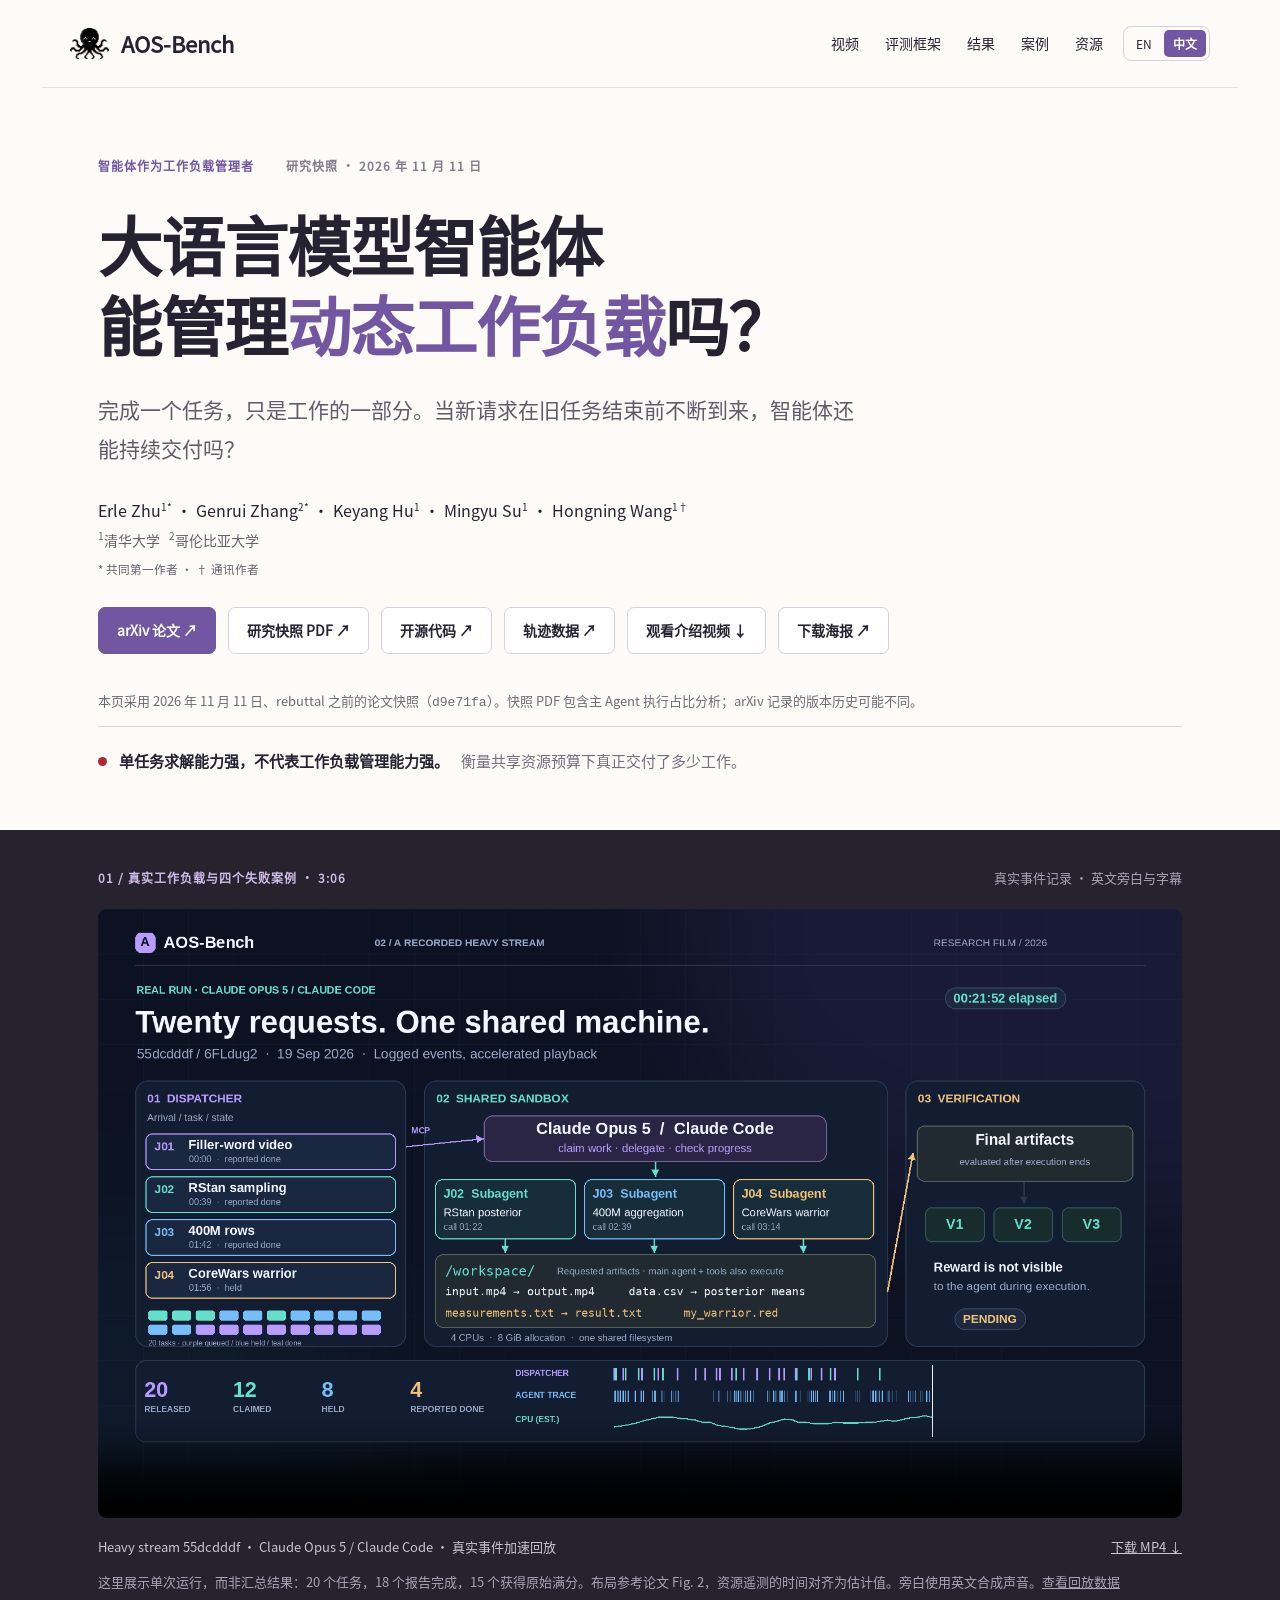
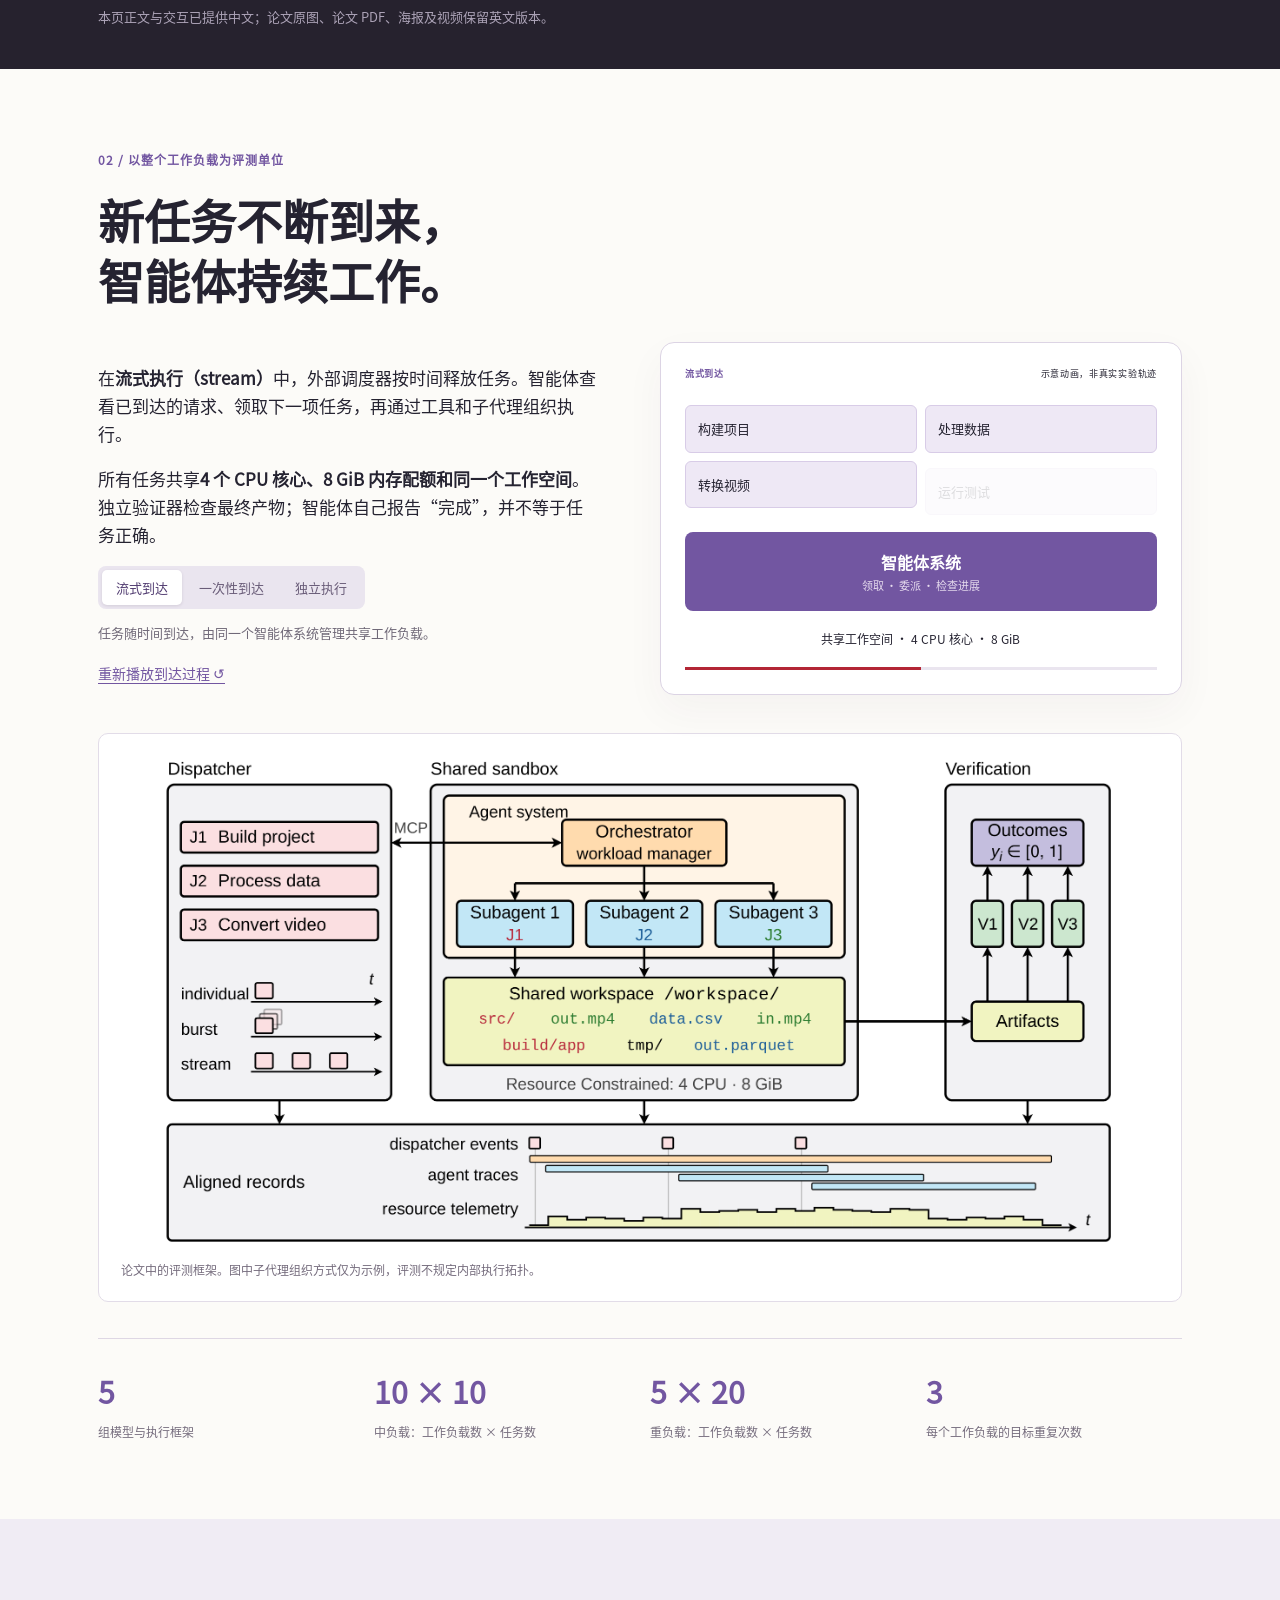
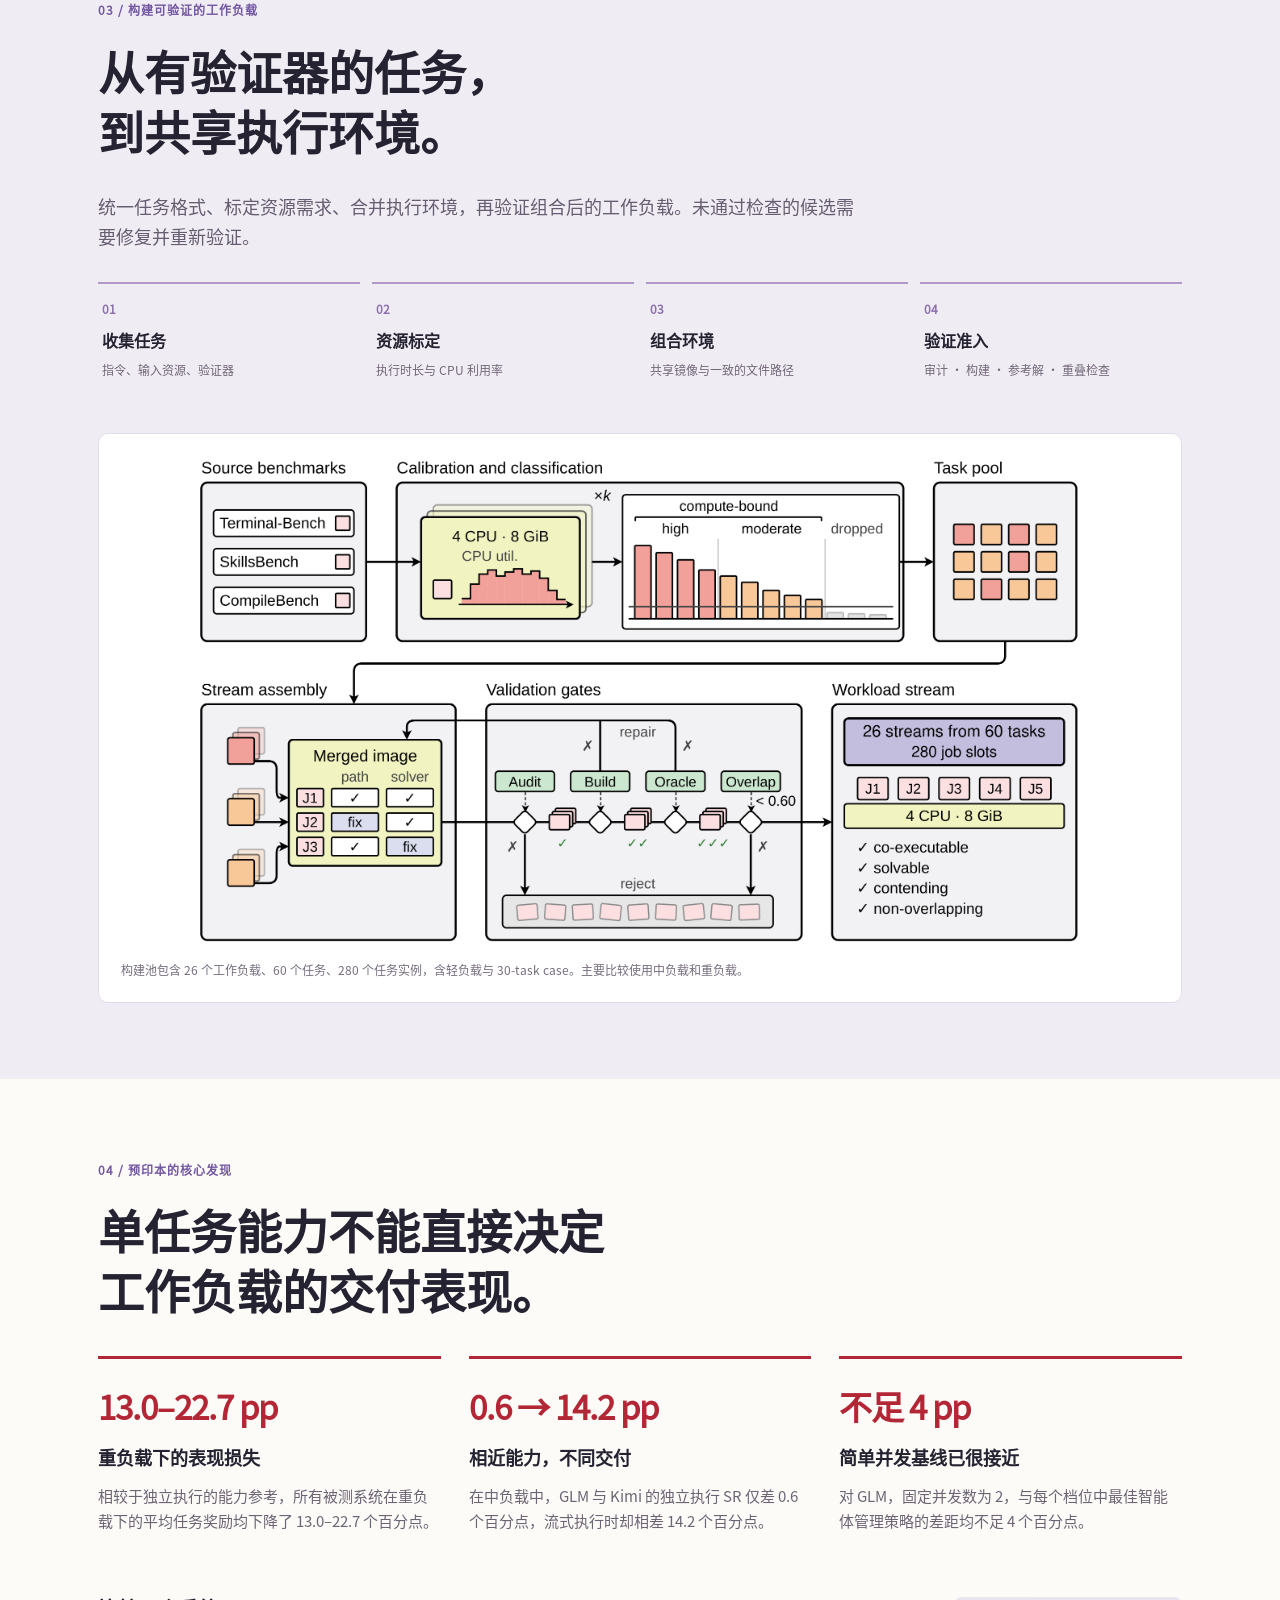
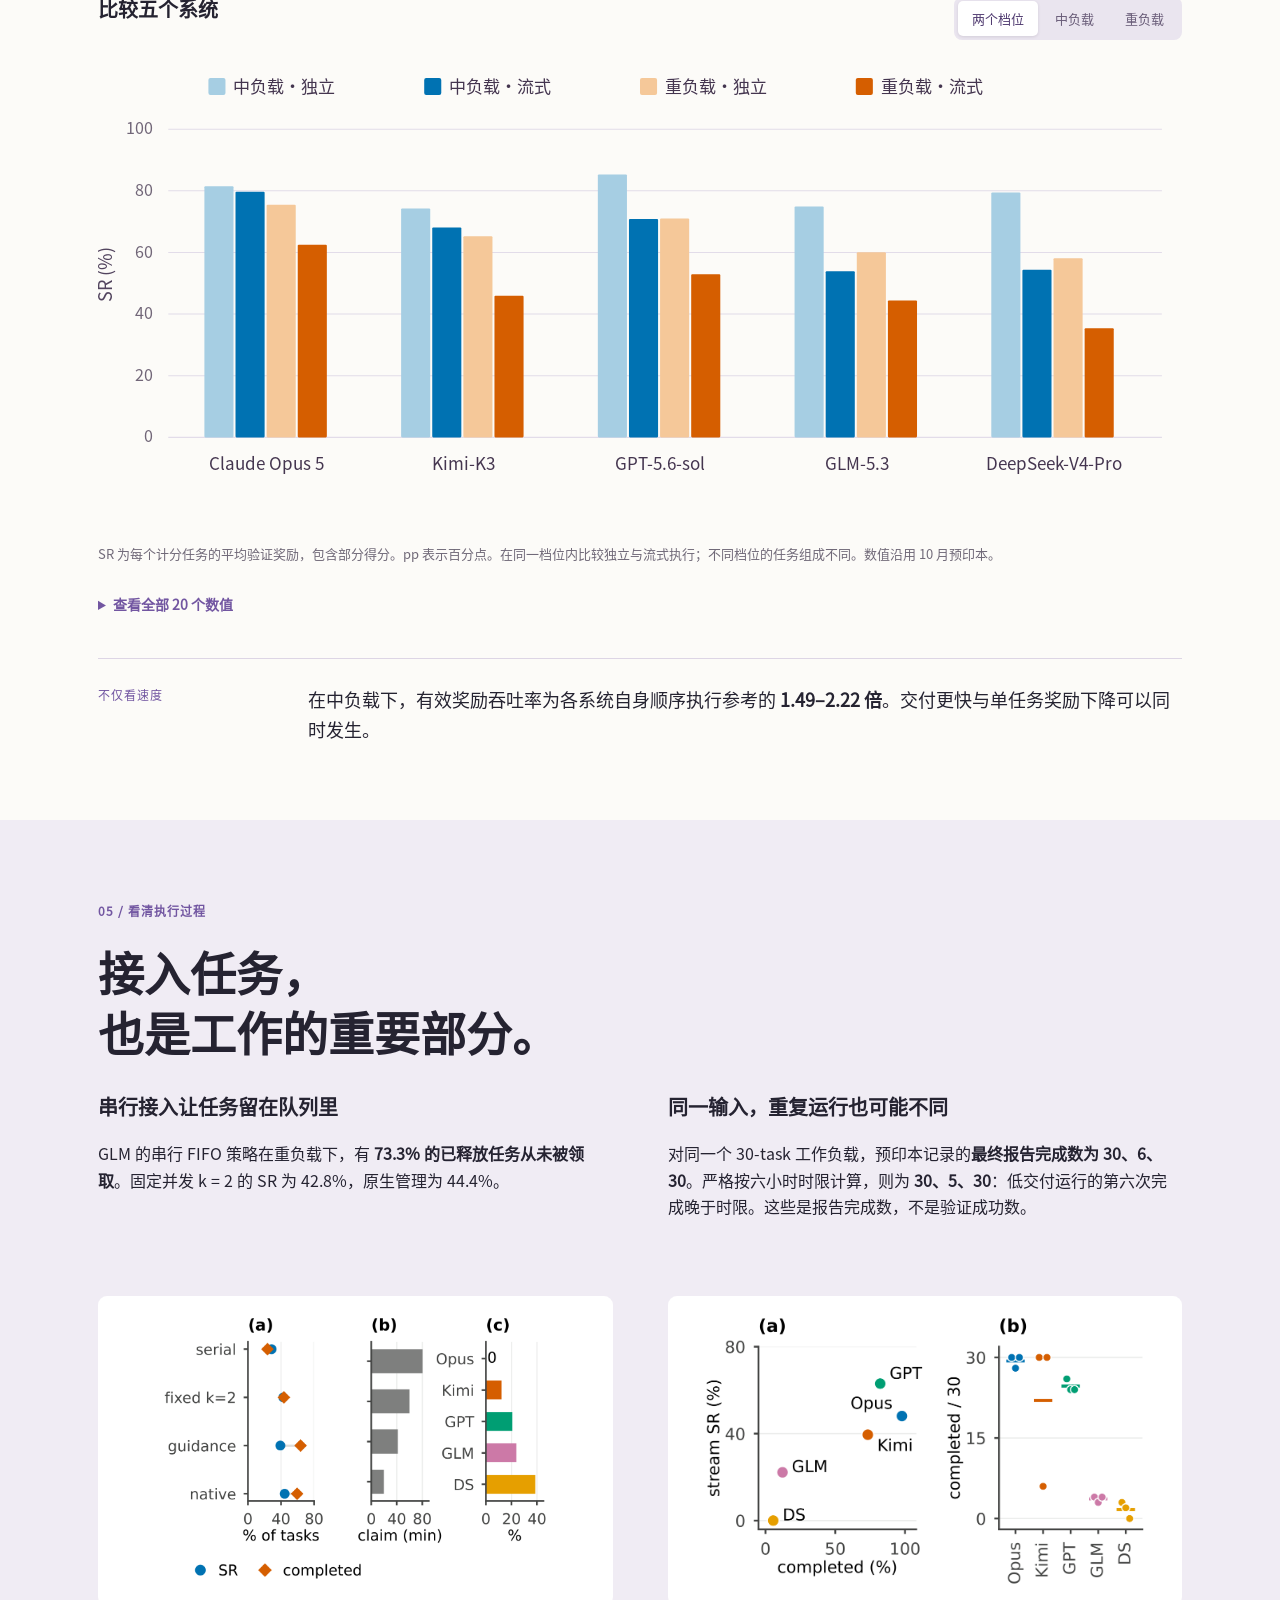
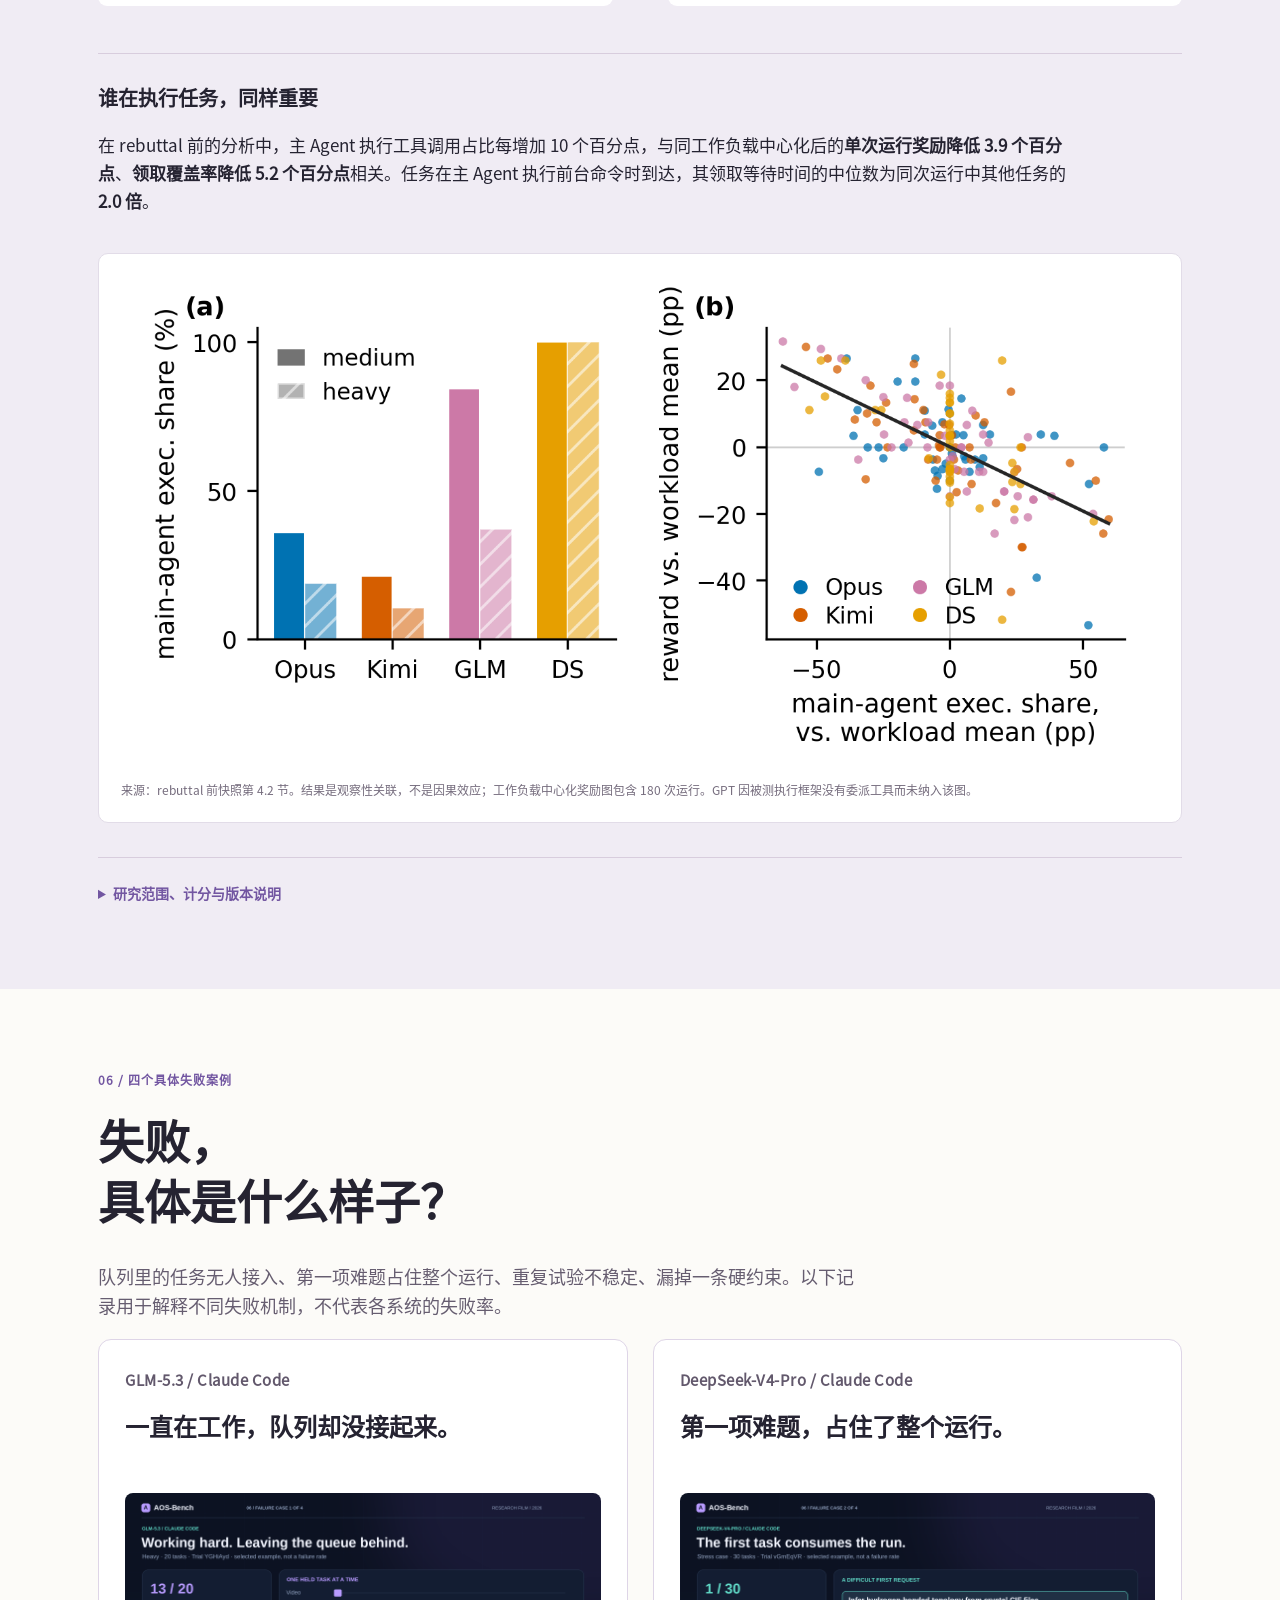
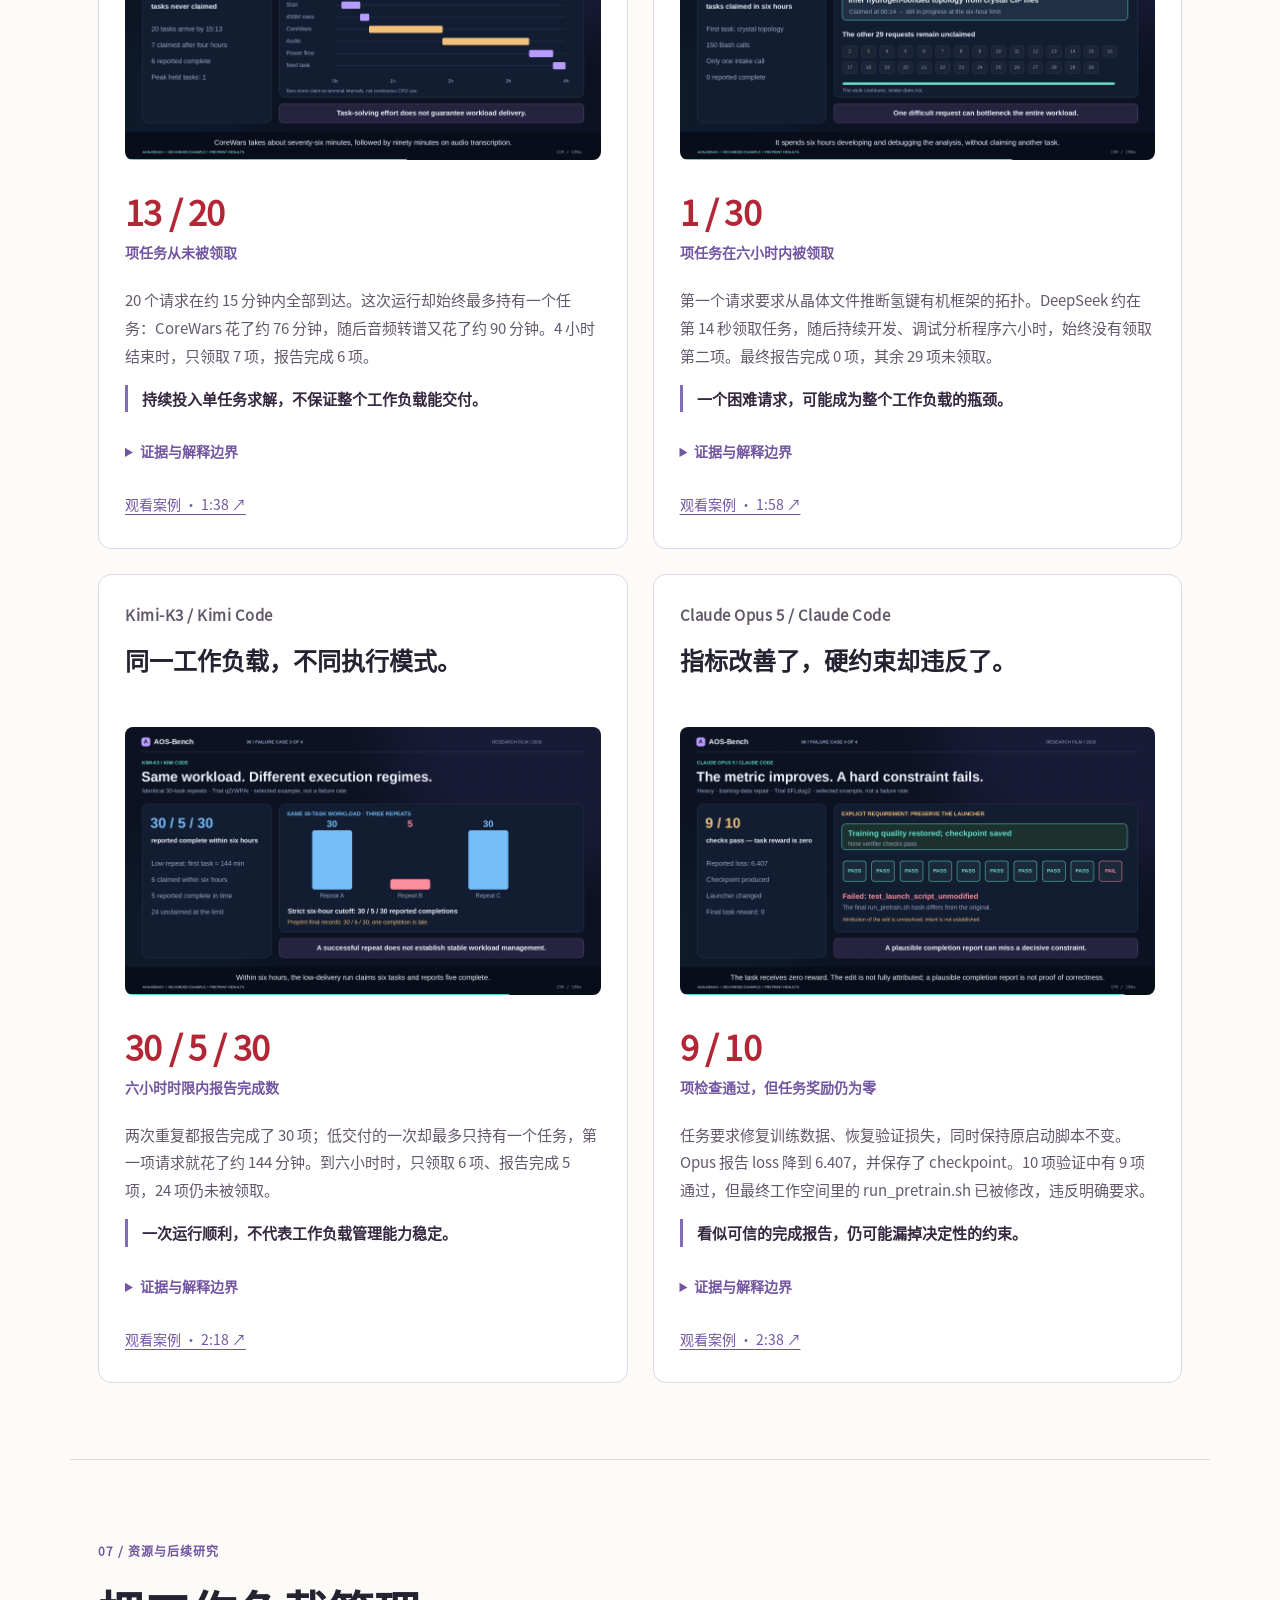
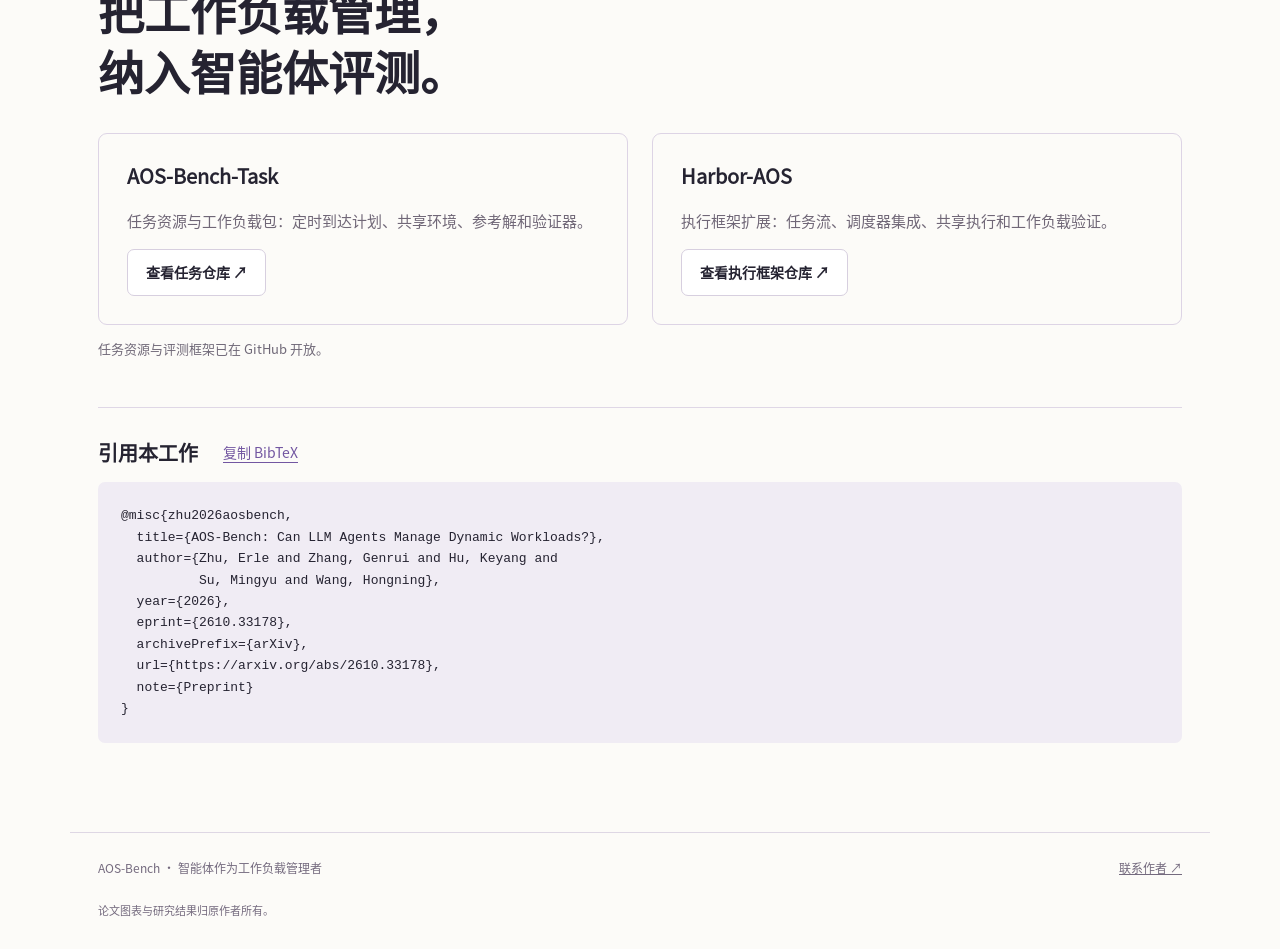
==== zh.html @ 3b786434 "Publish bilingual AOS-Bench project page at pre-rebuttal snapshot d9e71fa" ====
<!doctype html>
<html lang="zh-Hans">
<head>
  <meta charset="utf-8"><meta name="viewport" content="width=device-width,initial-scale=1">
  <title>AOS-Bench — 大语言模型智能体能管理动态工作负载吗？</title>
  <meta name="description" content="AOS-Bench 将智能体作为工作负载管理者进行评测：任务随时间到达，共享计算、内存与工作空间，最终由独立验证器检查交付结果。">
  <meta property="og:title" content="AOS-Bench：会做单个任务，也能管好一串任务吗？">
  <meta property="og:description" content="从单任务求解到动态工作负载交付：五组模型与框架、共享资源、真实执行案例。">
  <meta property="og:image" content="https://aos-bench.github.io/assets/social-card.png"><meta name="twitter:card" content="summary_large_image">
  <link rel="canonical" href="https://aos-bench.github.io/zh.html"><meta property="og:url" content="https://aos-bench.github.io/zh.html"><meta property="og:type" content="website">
  <link rel="icon" href="assets/logo.png"><link rel="stylesheet" href="style.css"><link rel="stylesheet" href="cases.css"><link rel="stylesheet" href="languages.css">
  <link rel="alternate" hreflang="en" href="index.html"><link rel="alternate" hreflang="zh-Hans" href="zh.html">
  <script src="config.js" defer></script><script src="app.js" defer></script>
</head>
<body>
<header class="nav"><a class="brand" href="#"><img src="assets/logo.png" alt="">AOS-Bench</a><nav aria-label="主导航"><a href="#demo">视频</a><a href="#benchmark">评测框架</a><a href="#results">结果</a><a href="#failure-cases">案例</a><a href="#resources">资源</a></nav><div class="language-switch" aria-label="页面语言"><a href="index.html" lang="en">EN</a><a href="zh.html" lang="zh-Hans" aria-current="page">中文</a></div></header>
<main>
  <section class="hero wrap">
    <div class="eyebrow">智能体作为工作负载管理者 <span>研究快照 · 2026 年 11 月 11 日</span></div>
    <h1>大语言模型智能体<br>能管理<em>动态工作负载</em>吗？</h1>
    <p class="deck">完成一个任务，只是工作的一部分。当新请求在旧任务结束前不断到来，智能体还能持续交付吗？</p>
    <p class="authors">Erle Zhu<sup>1*</sup> · Genrui Zhang<sup>2*</sup> · Keyang Hu<sup>1</sup> · Mingyu Su<sup>1</sup> · Hongning Wang<sup>1†</sup></p>
    <p class="affiliations"><sup>1</sup>清华大学 &nbsp; <sup>2</sup>哥伦比亚大学 &nbsp; <small>* 共同第一作者 · † 通讯作者</small></p>
    <div class="actions"><a class="button primary" href="https://arxiv.org/abs/2610.33178">arXiv 论文 ↗</a><a class="button" href="assets/paper.pdf">研究快照 PDF ↗</a><a class="button" href="https://github.com/AOS-Bench/AOS-Bench">开源代码 ↗</a><a class="button" href="https://huggingface.co/datasets/AOS-Bench/AOS-Bench-Trajectories-v2">轨迹数据 ↗</a><a class="button" href="#demo">观看介绍视频 ↓</a><a class="button" href="assets/poster.pdf">下载海报 ↗</a></div>
    <p class="small">本页采用 2026 年 11 月 11 日、rebuttal 之前的论文快照（<code>d9e71fa</code>）。快照 PDF 包含主 Agent 执行占比分析；arXiv 记录的版本历史可能不同。</p>
    <div class="hero-statement"><span class="signal"></span><strong>单任务求解能力强，不代表工作负载管理能力强。</strong><span>衡量共享资源预算下真正交付了多少工作。</span></div>
  </section>
  <section class="film-section" id="demo"><div class="wrap"><div class="section-top"><span class="eyebrow">01 / 真实工作负载与四个失败案例 · 3:06</span><span class="muted">真实事件记录 · 英文旁白与字幕</span></div>
    <video controls playsinline preload="metadata" poster="assets/video-cover.png" aria-label="AOS-Bench 介绍视频（英文旁白与字幕）"><source src="assets/aos-bench-overview.mp4" type="video/mp4"><track kind="captions" srclang="en" label="English" src="assets/overview.en.vtt">你的浏览器不支持嵌入视频。<a href="assets/aos-bench-overview.mp4">下载视频</a>。</video>
    <div class="under-film"><span>Heavy stream 55dcdddf · Claude Opus 5 / Claude Code · 真实事件加速回放</span><a href="assets/aos-bench-overview.mp4" download>下载 MP4 ↓</a></div>
    <p class="muted">这里展示单次运行，而非汇总结果：20 个任务，18 个报告完成，15 个获得原始满分。布局参考论文 Fig. 2，资源遥测的时间对齐为估计值。旁白使用英文合成声音。<a href="assets/heavy-example.json">查看回放数据</a></p>
    <p class="muted language-note">本页正文与交互已提供中文；论文原图、论文 PDF、海报及视频保留英文版本。</p>
  </div></section>
  <section class="wrap section" id="benchmark"><span class="eyebrow">02 / 以整个工作负载为评测单位</span><h2>新任务不断到来，<br>智能体持续工作。</h2>
    <div class="split"><div><p>在<strong>流式执行（stream）</strong>中，外部调度器按时间释放任务。智能体查看已到达的请求、领取下一项任务，再通过工具和子代理组织执行。</p><p>所有任务共享<strong>4 个 CPU 核心、8 GiB 内存配额和同一个工作空间</strong>。独立验证器检查最终产物；智能体自己报告“完成”，并不等于任务正确。</p><div class="modes" role="group" aria-label="任务到达方式"><button class="active" data-mode="stream" aria-pressed="true">流式到达</button><button data-mode="burst" aria-pressed="false">一次性到达</button><button data-mode="individual" aria-pressed="false">独立执行</button></div><p id="mode-description" class="small">任务随时间到达，由同一个智能体系统管理共享工作负载。</p><button id="replay" class="text-button">重新播放到达过程 ↺</button></div>
    <div class="simulation" aria-label="任务到达方式示意动画"><div class="sim-head"><span id="sim-label">流式到达</span><span>示意动画，非真实实验轨迹</span></div><div class="queue" id="queue"><div>构建项目</div><div>处理数据</div><div>转换视频</div><div>运行测试</div></div><div class="sim-agent">智能体系统 <span>领取 · 委派 · 检查进展</span></div><div id="sim-budget">共享工作空间 · 4 CPU 核心 · 8 GiB</div><div class="sim-progress"><i></i></div></div></div>
    <figure class="paper-figure"><img loading="lazy" src="assets/framework.png" alt="论文评测框架：调度器向共享环境中的智能体释放任务，独立验证器检查最终产物。"><figcaption>论文中的评测框架。图中子代理组织方式仅为示例，评测不规定内部执行拓扑。</figcaption></figure>
    <div class="study"><div><strong>5</strong><span>组模型与执行框架</span></div><div><strong>10 × 10</strong><span>中负载：工作负载数 × 任务数</span></div><div><strong>5 × 20</strong><span>重负载：工作负载数 × 任务数</span></div><div><strong>3</strong><span>每个工作负载的目标重复次数</span></div></div>
  </section>
  <section class="tinted"><div class="wrap section"><span class="eyebrow">03 / 构建可验证的工作负载</span><h2>从有验证器的任务，<br>到共享执行环境。</h2><p class="section-intro">统一任务格式、标定资源需求、合并执行环境，再验证组合后的工作负载。未通过检查的候选需要修复并重新验证。</p>
    <div class="pipeline"><div><b>01</b>收集任务<small>指令、输入资源、验证器</small></div><div><b>02</b>资源标定<small>执行时长与 CPU 利用率</small></div><div><b>03</b>组合环境<small>共享镜像与一致的文件路径</small></div><div><b>04</b>验证准入<small>审计 · 构建 · 参考解 · 重叠检查</small></div></div>
    <figure class="paper-figure"><img loading="lazy" src="assets/synthesis.png" alt="论文原始数据合成流程，包括资源标定、工作负载组合和四项验证检查。"><figcaption>构建池包含 26 个工作负载、60 个任务、280 个任务实例，含轻负载与 30-task case。主要比较使用中负载和重负载。</figcaption></figure>
  </div></section>
  <section class="wrap section" id="results"><span class="eyebrow">04 / 预印本的核心发现</span><h2>单任务能力不能直接决定<br>工作负载的交付表现。</h2>
    <div class="result-cards"><article><strong>13.0–22.7 pp</strong><h3>重负载下的表现损失</h3><p>相较于独立执行的能力参考，所有被测系统在重负载下的平均任务奖励均下降了 13.0–22.7 个百分点。</p></article><article><strong>0.6 → 14.2 pp</strong><h3>相近能力，不同交付</h3><p>在中负载中，GLM 与 Kimi 的独立执行 SR 仅差 0.6 个百分点，流式执行时却相差 14.2 个百分点。</p></article><article><strong>不足 4 pp</strong><h3>简单并发基线已很接近</h3><p>对 GLM，固定并发数为 2，与每个档位中最佳智能体管理策略的差距均不足 4 个百分点。</p></article></div>
    <div class="chart-header"><h3>比较五个系统</h3><div class="modes" role="group" aria-label="结果负载档位"><button class="active" data-tier="all" aria-pressed="true">两个档位</button><button data-tier="Medium" aria-pressed="false">中负载</button><button data-tier="Heavy" aria-pressed="false">重负载</button></div></div>
    <div id="results-chart" role="img" aria-label="按模型分组的 SR：每组比较中负载独立执行、中负载流式执行、重负载独立执行和重负载流式执行。"></div>
    <p class="small">SR 为每个计分任务的平均验证奖励，包含部分得分。pp 表示百分点。在同一档位内比较独立与流式执行；不同档位的任务组成不同。数值沿用 10 月预印本。</p>
    <details><summary>查看全部 20 个数值</summary><div class="table-scroll"><table id="results-table"><thead><tr><th>模型</th><th>中负载·独立</th><th>中负载·流式</th><th>重负载·独立</th><th>重负载·流式</th></tr></thead><tbody></tbody></table></div></details>
    <div class="finding"><span>不仅看速度</span><p>在中负载下，有效奖励吞吐率为各系统自身顺序执行参考的 <strong>1.49–2.22 倍</strong>。交付更快与单任务奖励下降可以同时发生。</p></div>
  </section>
  <section class="tinted"><div class="wrap section"><span class="eyebrow">05 / 看清执行过程</span><h2>接入任务，<br>也是工作的重要部分。</h2><div class="analysis-grid"><article><h3>串行接入让任务留在队列里</h3><p>GLM 的串行 FIFO 策略在重负载下，有 <strong>73.3% 的已释放任务从未被领取</strong>。固定并发 k = 2 的 SR 为 42.8%，原生管理为 44.4%。</p><img loading="lazy" src="assets/mechanism.png" alt="论文原图：GLM 执行策略、领取延迟和未领取任务比例。"></article><article><h3>同一输入，重复运行也可能不同</h3><p>对同一个 30-task 工作负载，预印本记录的<strong>最终报告完成数为 30、6、30</strong>。严格按六小时时限计算，则为 <strong>30、5、30</strong>：低交付运行的第六次完成晚于时限。这些是报告完成数，不是验证成功数。</p><img loading="lazy" src="assets/case.png" alt="预印本原始案例图使用最终报告完成数，包含 Kimi 低交付运行中晚于时限的第六次完成。"></article></div>
    <div class="main-agent-analysis"><h3>谁在执行任务，同样重要</h3><p>在 rebuttal 前的分析中，主 Agent 执行工具调用占比每增加 10 个百分点，与同工作负载中心化后的<strong>单次运行奖励降低 3.9 个百分点</strong>、<strong>领取覆盖率降低 5.2 个百分点</strong>相关。任务在主 Agent 执行前台命令时到达，其领取等待时间的中位数为同次运行中其他任务的 <strong>2.0 倍</strong>。</p><figure class="paper-figure"><img loading="lazy" src="assets/main-agent-work.png" alt="主 Agent 执行占比及其与工作负载奖励的观察性关联。"><figcaption>来源：rebuttal 前快照第 4.2 节。结果是观察性关联，不是因果效应；工作负载中心化奖励图包含 180 次运行。GPT 因被测执行框架没有委派工具而未纳入该图。</figcaption></figure></div>
    <details class="scope"><summary>研究范围、计分与版本说明</summary><p>结果对应模型与执行框架的组合，而不是单独模型的排名。推断受限于 10 个中负载和 5 个重负载工作负载；重负载的置信区间只能作粗略检查。任务没有显式依赖、价值或优先级。独立执行是能力参考，不是等资源成本基线。</p><p>计分对称排除 11 个无法由验证器有效判断的任务；首次采样内存超配额之后完成的任务不计奖励。历史运行中存在超时后活动及共享产物影响。本页保留 rebuttal 之前的 <code>d9e71fa</code> 论文快照，不混入 rebuttal 修订分数；当前公开代码可能已包含后续工程修复。30-task 分析属于个案研究。</p></details>
  </div></section>
  <section class="wrap section" id="failure-cases"><span class="eyebrow">06 / 四个具体失败案例</span><h2>失败，<br>具体是什么样子？</h2><p class="section-intro">队列里的任务无人接入、第一项难题占住整个运行、重复试验不稳定、漏掉一条硬约束。以下记录用于解释不同失败机制，不代表各系统的失败率。</p><div id="case-cards" class="case-grid"></div><noscript><p>启用 JavaScript 查看案例卡片，或<a href="assets/failure-cases.zh.json">阅读中文案例摘要与证据</a>。</p></noscript></section>
  <section class="wrap section" id="resources"><span class="eyebrow">07 / 资源与后续研究</span><h2>把工作负载管理，<br>纳入智能体评测。</h2><div class="resource-grid"><article><h3>AOS-Bench-Task</h3><p>任务资源与工作负载包：定时到达计划、共享环境、参考解和验证器。</p><a id="tasks-link" class="button" href="https://github.com/AOS-Bench/AOS-Bench-Task">仓库 · 等待公开发布</a></article><article><h3>Harbor-AOS</h3><p>执行框架扩展：任务流、调度器集成、共享执行和工作负载验证。</p><a id="harness-link" class="button" href="https://github.com/AOS-Bench/Harbor-AOS">仓库 · 等待公开发布</a></article></div><p id="release-note" class="small">代码正在准备公开发布。在开放之前，访问仓库链接可能需要权限。</p>
    <div class="citation"><div><h3>引用本工作</h3><button id="copy-citation" class="text-button">复制 BibTeX</button><span id="copy-status" aria-live="polite"></span></div><pre id="citation">@misc{zhu2026aosbench,
  title={AOS-Bench: Can LLM Agents Manage Dynamic Workloads?},
  author={Zhu, Erle and Zhang, Genrui and Hu, Keyang and
          Su, Mingyu and Wang, Hongning},
  year={2026},
  eprint={2610.33178},
  archivePrefix={arXiv},
  url={https://arxiv.org/abs/2610.33178},
  note={Preprint}
}</pre></div>
  </section>
</main><footer class="wrap"><span>AOS-Bench · 智能体作为工作负载管理者</span><a href="mailto:erlerzhu@gmail.com">联系作者 ↗</a><span>论文图表与研究结果归原作者所有。</span></footer>
</body></html>
---- style.css ----
@font-face{font-family:InterLocal;src:url('assets/sans.woff2') format('woff2');font-display:swap}*{box-sizing:border-box}html{scroll-behavior:smooth;scroll-padding-top:90px}body{margin:0;color:#252331;background:#fcfbf8;font-family:Arial,Helvetica,sans-serif;line-height:1.65}a{color:inherit}button{font:inherit;cursor:pointer}button:focus-visible,a:focus-visible{outline:3px solid #b32635;outline-offset:5px}.wrap{max-width:1140px;margin:auto;padding:0 28px}.nav{display:flex;justify-content:space-between;align-items:center;max-width:1196px;margin:auto;padding:24px 28px;border-bottom:1px solid #e5e1e9}.brand{display:flex;align-items:center;gap:12px;font-weight:800;text-decoration:none;font-size:22px}.brand img{width:39px;height:39px;object-fit:contain}.nav nav{display:flex;gap:26px;font-size:14px}.nav nav a{text-decoration:none}.hero{padding-top:68px;padding-bottom:56px}.eyebrow{font-size:12px;font-weight:700;letter-spacing:2px;color:#7256a1}.eyebrow span{color:#847b8b;margin-left:28px;letter-spacing:1px}h1{font-size:clamp(42px,5.4vw,68px);line-height:1.08;letter-spacing:-2.5px;margin:27px 0}h1 em{font-style:normal;color:#7256a1}.deck{max-width:760px;font-size:21px;color:#625a69;line-height:1.6}.authors{font-size:16px;margin-top:30px;margin-bottom:4px}.affiliations{font-size:14px;margin:0;color:#68616d}.affiliations small{display:block;margin-top:7px}sup{font-size:10px}.actions{display:flex;gap:12px;flex-wrap:wrap;margin:29px 0 36px}.button{display:inline-block;padding:11px 18px;border:1px solid #d7cfdf;border-radius:7px;background:#fff;text-decoration:none;font-size:14px;font-weight:700}.button:hover{border-color:#7256a1;background:#f5f1fa}.primary{background:#7256a1;color:#fff;border-color:#7256a1}.primary:hover{background:#5f428f}.hero-statement{display:flex;align-items:center;gap:12px;flex-wrap:wrap;border-top:1px solid #ded7e4;padding-top:22px;font-size:15px}.hero-statement>span:last-child{color:#766e7d}.signal{width:9px;height:9px;border-radius:50%;background:#b32635}.film-section{background:#26222e;color:white;padding:37px 0 28px}.section-top{display:flex;justify-content:space-between;gap:16px;align-items:center;margin-bottom:20px}.film-section .eyebrow{color:#d0bce9}.muted{font-size:13px;color:#aca3b7}video{display:block;width:100%;aspect-ratio:16/9;border-radius:9px;background:#17141d}.under-film{display:flex;justify-content:space-between;gap:16px;font-size:13px;color:#cbc4d4;margin-top:18px}.section{padding-top:76px;padding-bottom:76px}h2{font-size:clamp(30px,3.8vw,46px);line-height:1.16;letter-spacing:-1.2px;margin:19px 0 32px}h3{font-size:20px;line-height:1.35;margin-top:0}.split{display:grid;grid-template-columns:1fr 1.04fr;gap:60px;align-items:center}.split p{font-size:17px}.small{font-size:13px!important;color:#706978}.modes{display:inline-flex;gap:3px;background:#eae5ef;padding:4px;border-radius:8px;max-width:100%}.modes button{border:0;background:transparent;font-size:13px;padding:7px 14px;border-radius:5px;color:#695c78}.modes button.active{background:#fff;color:#503b70;box-shadow:0 1px 3px #35264220}.text-button{border:0;background:transparent;color:#7256a1;font-size:14px;padding:5px 0;text-decoration:underline;text-underline-offset:4px}.simulation{border:1px solid #dcd4e4;border-radius:14px;padding:24px;background:#fff;box-shadow:0 16px 40px #4432510b}.sim-head{display:flex;justify-content:space-between;font-size:9px;letter-spacing:.7px;gap:10px}.sim-head span:first-child{color:#7256a1;font-weight:bold}.queue{display:grid;grid-template-columns:repeat(2,1fr);gap:8px;margin:24px 0}.queue div{padding:12px;background:#eee8f5;border:1px solid #d8cce7;border-radius:6px;font-size:13px;opacity:.15;transform:translateY(7px);transition:.6s}.queue div.arrived{opacity:1;transform:none}.sim-agent{background:#7256a1;color:white;text-align:center;padding:17px;border-radius:8px;font-weight:bold}.sim-agent span{display:block;font-size:11px;font-weight:normal;color:#e6dbee}#sim-budget{padding:18px 4px;text-align:center;font-size:12px}.sim-progress{height:3px;background:#eae5ef}.sim-progress i{display:block;width:0;height:100%;background:#b32635}.paper-figure{margin:38px 0 0;padding:22px;background:#fff;border:1px solid #e2dce8;border-radius:10px}.paper-figure img{width:100%;display:block;max-height:490px;object-fit:contain}figcaption{font-size:12px;color:#756c7d;margin-top:14px}.study{display:grid;grid-template-columns:repeat(4,1fr);border-top:1px solid #ded7e4;margin-top:36px;padding-top:28px;gap:20px}.study strong{font-size:30px;display:block;color:#7256a1}.study span{font-size:12px;color:#756c7d}.tinted{background:#f0ecf4}.section-intro{max-width:770px;font-size:18px;color:#665d70}.pipeline{display:grid;grid-template-columns:repeat(4,1fr);gap:12px;margin:30px 0}.pipeline>div{border-top:2px solid #ae99c9;padding:15px 4px;font-weight:bold}.pipeline b{display:block;color:#8b70ad;font-size:12px;margin-bottom:8px}.pipeline small{display:block;font-weight:normal;color:#716777;font-size:12px;margin-top:7px}.result-cards{display:grid;grid-template-columns:repeat(3,1fr);gap:28px;margin:36px 0 46px}.result-cards article{border-top:3px solid #b32635;padding-top:20px}.result-cards strong{font-size:33px;letter-spacing:-1px;color:#b32635}.result-cards h3{margin:12px 0;font-size:18px}.result-cards p{font-size:15px;color:#6c6473}.chart-header{display:flex;justify-content:space-between;align-items:center;gap:16px}#results-chart svg{width:100%;height:auto;display:block;margin:22px 0 12px}.table-scroll{overflow:auto}table{border-collapse:collapse;width:100%;font-size:14px;margin:15px 0}th,td{padding:11px;border-bottom:1px solid #ded7e4;text-align:right;white-space:nowrap}th:first-child,td:first-child{text-align:left}details{margin-top:20px;font-size:14px}summary{cursor:pointer;color:#7256a1;font-weight:bold;padding:8px 0}.finding{display:grid;grid-template-columns:180px 1fr;border-top:1px solid #ddd5e5;margin-top:34px;padding-top:26px;gap:30px}.finding>span{font-size:12px;letter-spacing:1px;color:#7256a1}.finding p{margin:0;font-size:18px}.analysis-grid{display:grid;grid-template-columns:1fr 1fr;gap:55px}.analysis-grid p{font-size:16px;min-height:140px}.analysis-grid img{width:100%;height:310px;object-fit:contain;background:white;border-radius:9px;padding:20px}.scope{border-top:1px solid #d8cddd;margin-top:34px;padding-top:16px}.scope p{max-width:950px;color:#655c6e}.resource-grid{display:grid;grid-template-columns:1fr 1fr;gap:24px}.resource-grid article{border:1px solid #ddd4e5;padding:28px;border-radius:9px}.resource-grid p{color:#706777;font-size:15px}.citation{margin-top:48px;border-top:1px solid #dfd7e6;padding-top:28px}.citation>div{display:flex;gap:25px;align-items:center}.citation h3{margin:0}pre{overflow:auto;background:#f0ecf4;padding:23px;border-radius:7px;font-size:13px}footer{padding-top:25px!important;padding-bottom:30px!important;border-top:1px solid #ded7e4;display:flex;flex-wrap:wrap;gap:24px;justify-content:space-between;font-size:12px;color:#746a7e}footer>span:last-child{width:100%;font-size:11px}
@media(max-width:720px){.wrap{padding-left:21px;padding-right:21px}.nav{padding:18px 21px}.nav nav{gap:13px;font-size:12px}.brand{font-size:17px}.brand img{width:27px;height:27px}.hero{padding-top:38px}.eyebrow{font-size:10px;letter-spacing:1.4px}.eyebrow span{display:block;margin:9px 0 0}h1{letter-spacing:-1.5px;font-size:42px}.deck{font-size:18px}.authors{font-size:14px}.section{padding-top:50px;padding-bottom:50px}.split,.analysis-grid,.resource-grid{grid-template-columns:1fr;gap:24px}.result-cards{grid-template-columns:1fr;gap:22px}.result-cards article{padding-top:12px}.result-cards p{margin-bottom:0}.study,.pipeline{grid-template-columns:1fr 1fr}.chart-header{align-items:flex-start;flex-direction:column}.finding{grid-template-columns:1fr;gap:12px}.analysis-grid p{min-height:0}.paper-figure{padding:11px}.under-film,.section-top{flex-direction:column;align-items:flex-start;font-size:11px}.citation>div{flex-wrap:wrap}.hero-statement{font-size:14px}.nav nav a:nth-child(2){display:none}}
@media(prefers-reduced-motion:reduce){html{scroll-behavior:auto}.queue div{transition:none}}
---- cases.css ----
.case-grid{display:grid;grid-template-columns:1fr 1fr;gap:25px}.case-card{padding:26px;border:1px solid #ded5e7;border-radius:13px;background:#fff;min-width:0}.case-model{font-size:12px;font-weight:700;color:#7256a1;letter-spacing:.5px;margin:0 0 14px}.case-card h3{font-size:24px;min-height:65px;margin-bottom:20px}.case-card img{display:block;width:100%;border-radius:8px;margin-bottom:24px}.case-metric{font-size:34px;color:#b32635;letter-spacing:-.8px}.case-card .case-metric-label{font-weight:700;margin:0 0 20px;font-size:14px;color:#7256a1}.case-card p{font-size:15px;color:#62586c}.case-card .case-takeaway{border-left:3px solid #826cb9;padding-left:14px;color:#352840;font-weight:700}.case-card details p{font-size:13px;overflow-wrap:anywhere}.case-card>button{margin-top:17px}#failure-cases{border-bottom:1px solid #ded7e4}@media(max-width:720px){.case-grid{grid-template-columns:1fr}.case-card{padding:20px}.case-card h3{min-height:0}.nav nav{gap:10px;font-size:11px}}
.main-agent-analysis{margin-top:40px;border-top:1px solid #d8cddd;padding-top:30px}.main-agent-analysis>p{max-width:970px;font-size:17px}
---- languages.css ----
.nav{gap:20px}.nav nav{margin-left:auto}.language-switch{display:flex;flex-shrink:0;gap:3px;padding:3px;border:1px solid #d7cfdf;border-radius:8px;font-size:12px;white-space:nowrap}.language-switch a{padding:4px 9px;text-decoration:none;border-radius:5px}.language-switch [aria-current=page]{background:#7256a1;color:#fff;font-weight:700}html[lang=zh-Hans] body{font-family:Arial,"Noto Sans CJK SC","Microsoft YaHei","PingFang SC",sans-serif}html[lang=zh-Hans] h1{font-size:clamp(37px,5vw,64px);line-height:1.25;letter-spacing:-1px}html[lang=zh-Hans] h2{line-height:1.3;letter-spacing:0}html[lang=zh-Hans] .case-card h3{line-height:1.5}html[lang=zh-Hans] .eyebrow{letter-spacing:1px}html[lang=zh-Hans] .deck,html[lang=zh-Hans] .case-card p{line-height:1.85}.language-note{margin-top:14px}@media(max-width:850px){.nav{flex-wrap:wrap;gap:12px}.nav .brand{order:0}.language-switch{order:1;margin-left:auto}.nav nav{order:2;width:100%;justify-content:space-between;margin-left:0;gap:10px}.nav nav a:nth-child(2){display:block}html[lang=zh-Hans] .hero{padding-top:35px}}
.language-switch{font-family:Arial,"AOS Chinese",sans-serif}
@font-face{font-family:"AOS Chinese";src:url("assets/noto-sans-sc-subset.woff") format("woff");font-style:normal;font-weight:400;font-display:swap}
html[lang=zh-Hans] body{font-family:"AOS Chinese",Arial,"Noto Sans CJK SC","Microsoft YaHei","PingFang SC",sans-serif!important}
.language-switch{font-family:"AOS Chinese",Arial,sans-serif!important}
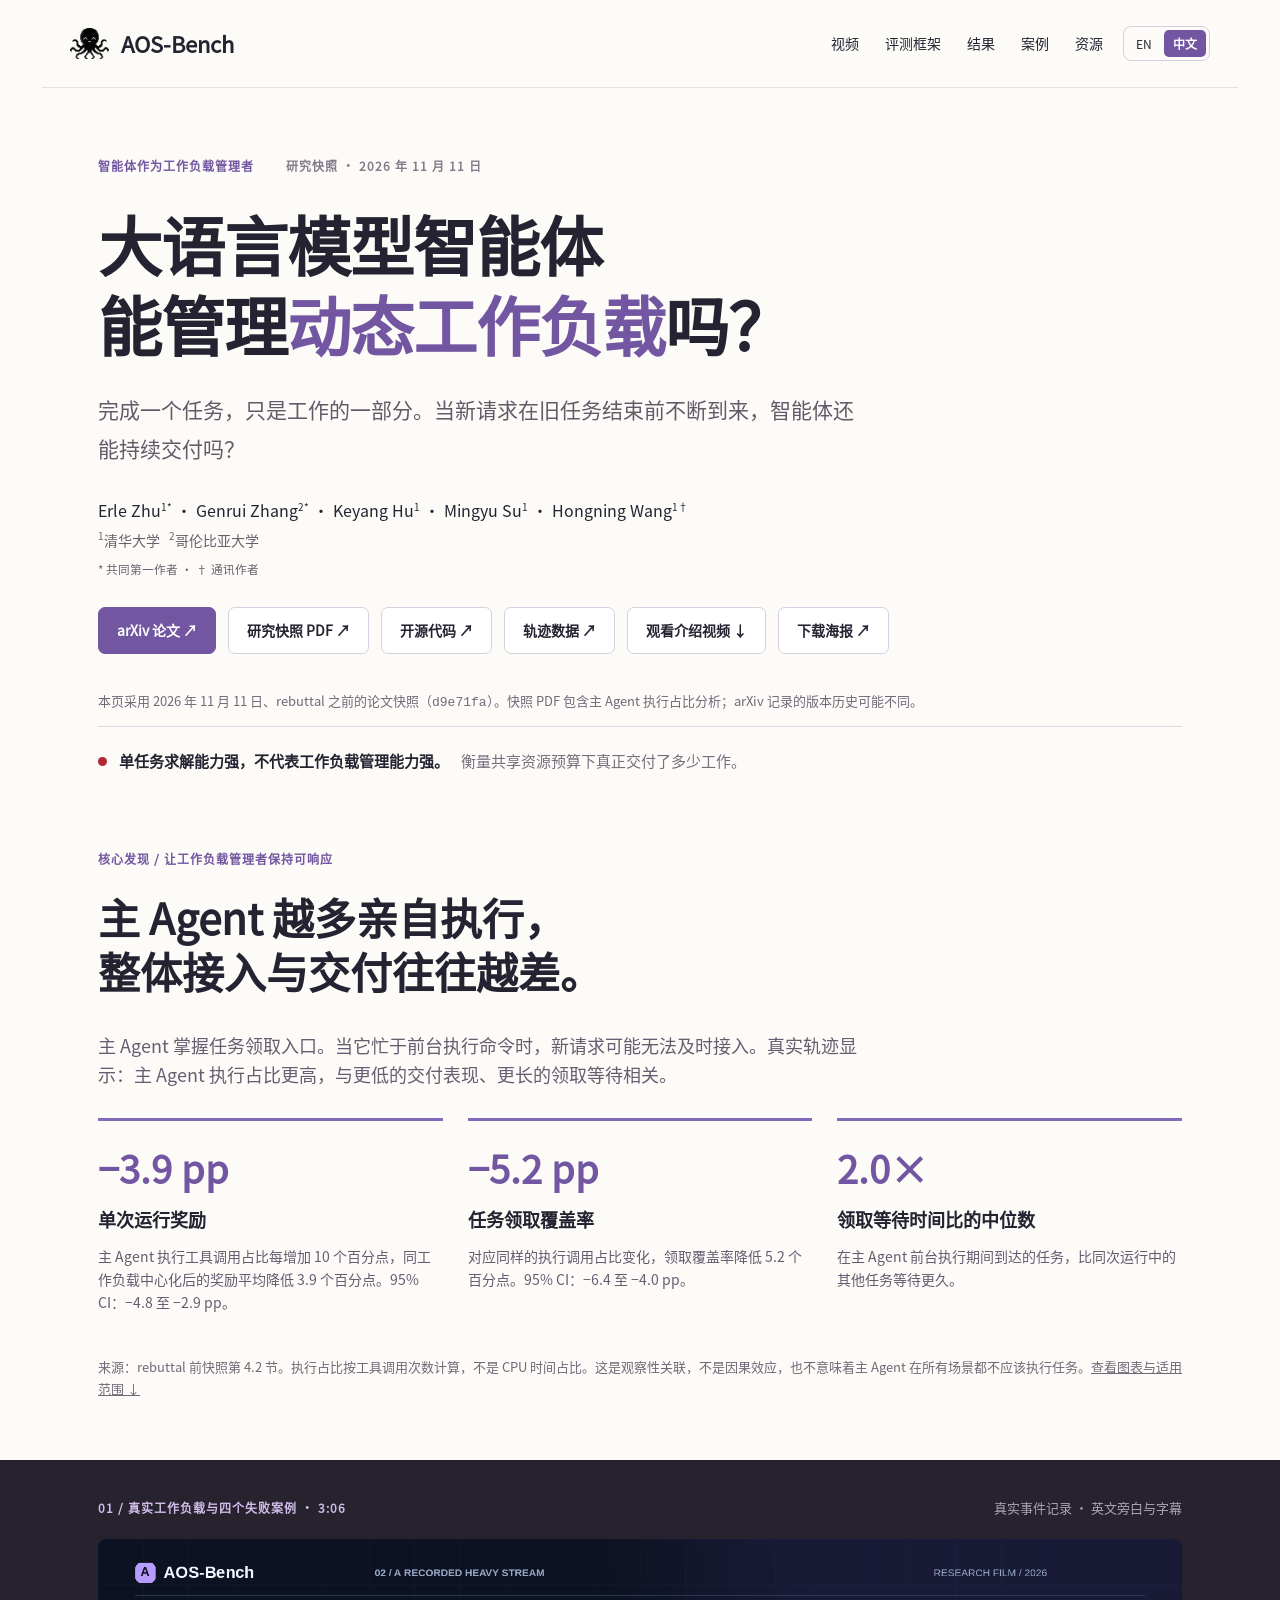
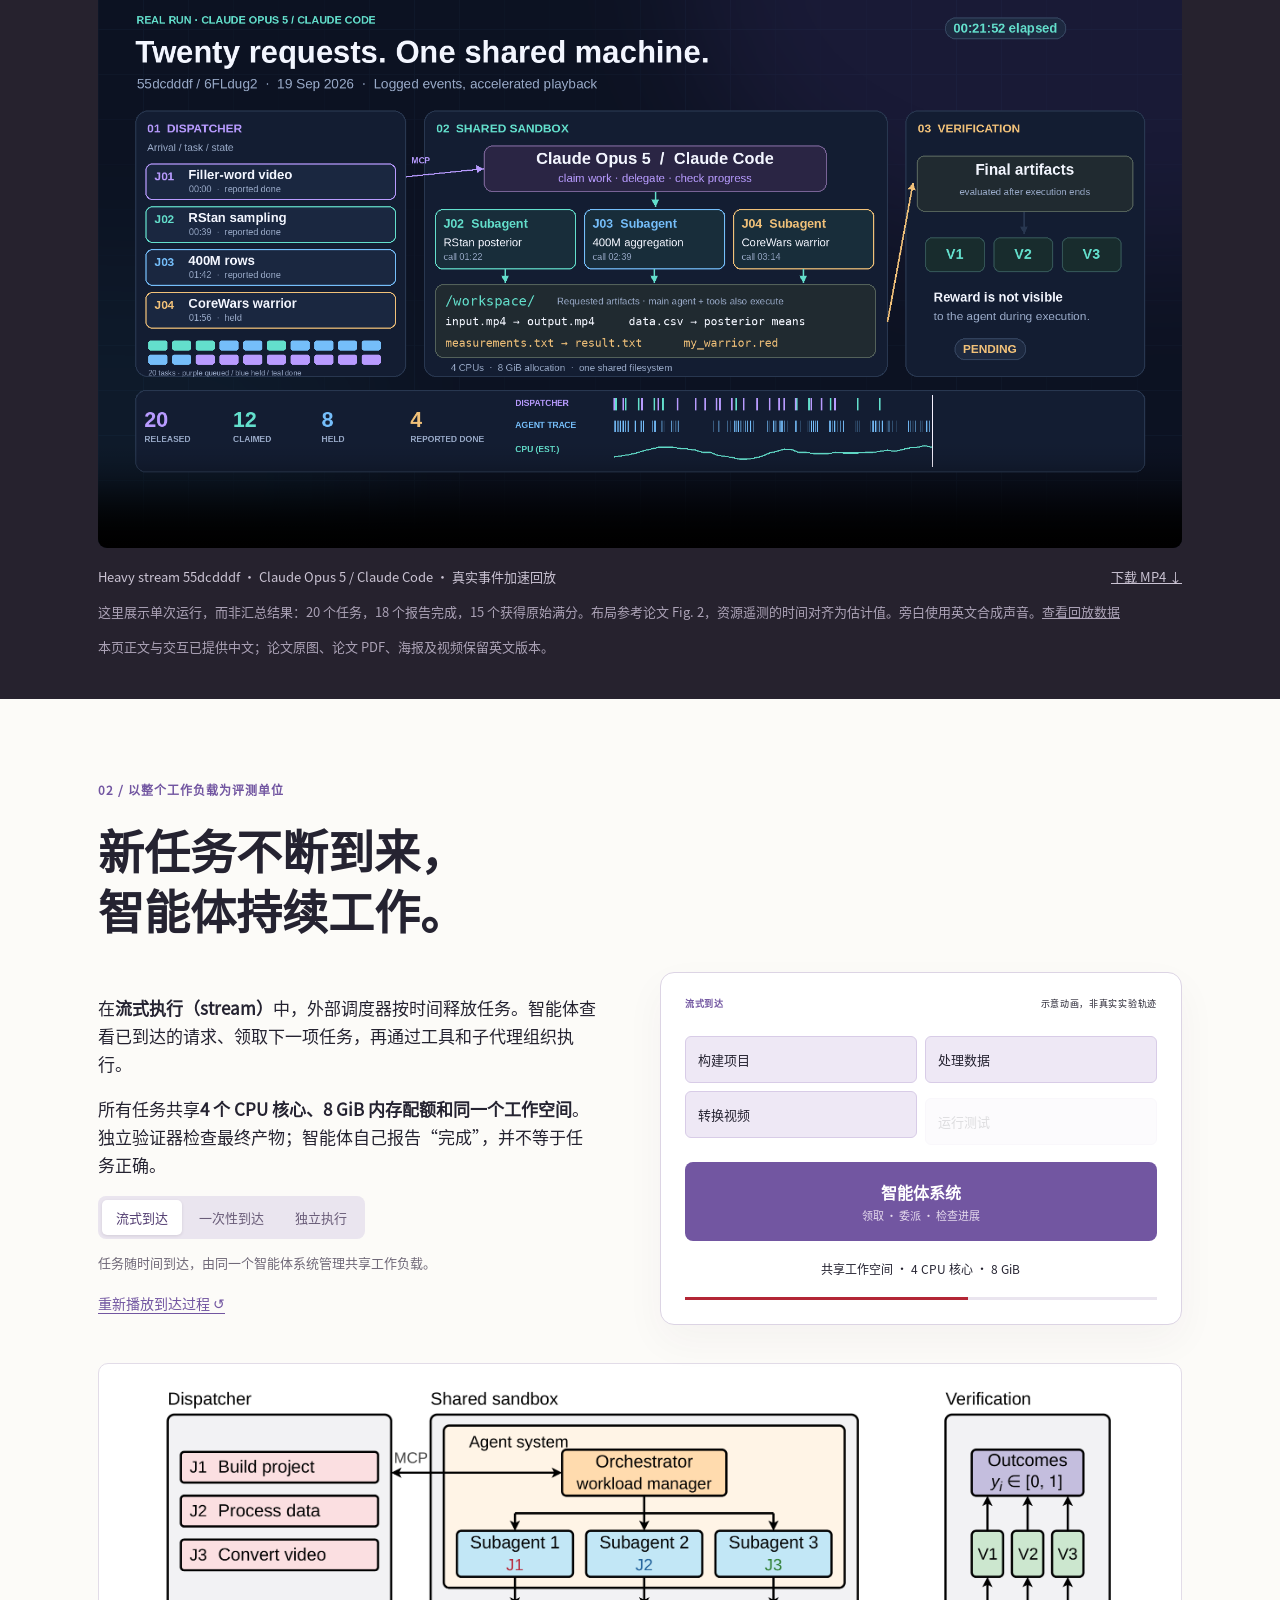
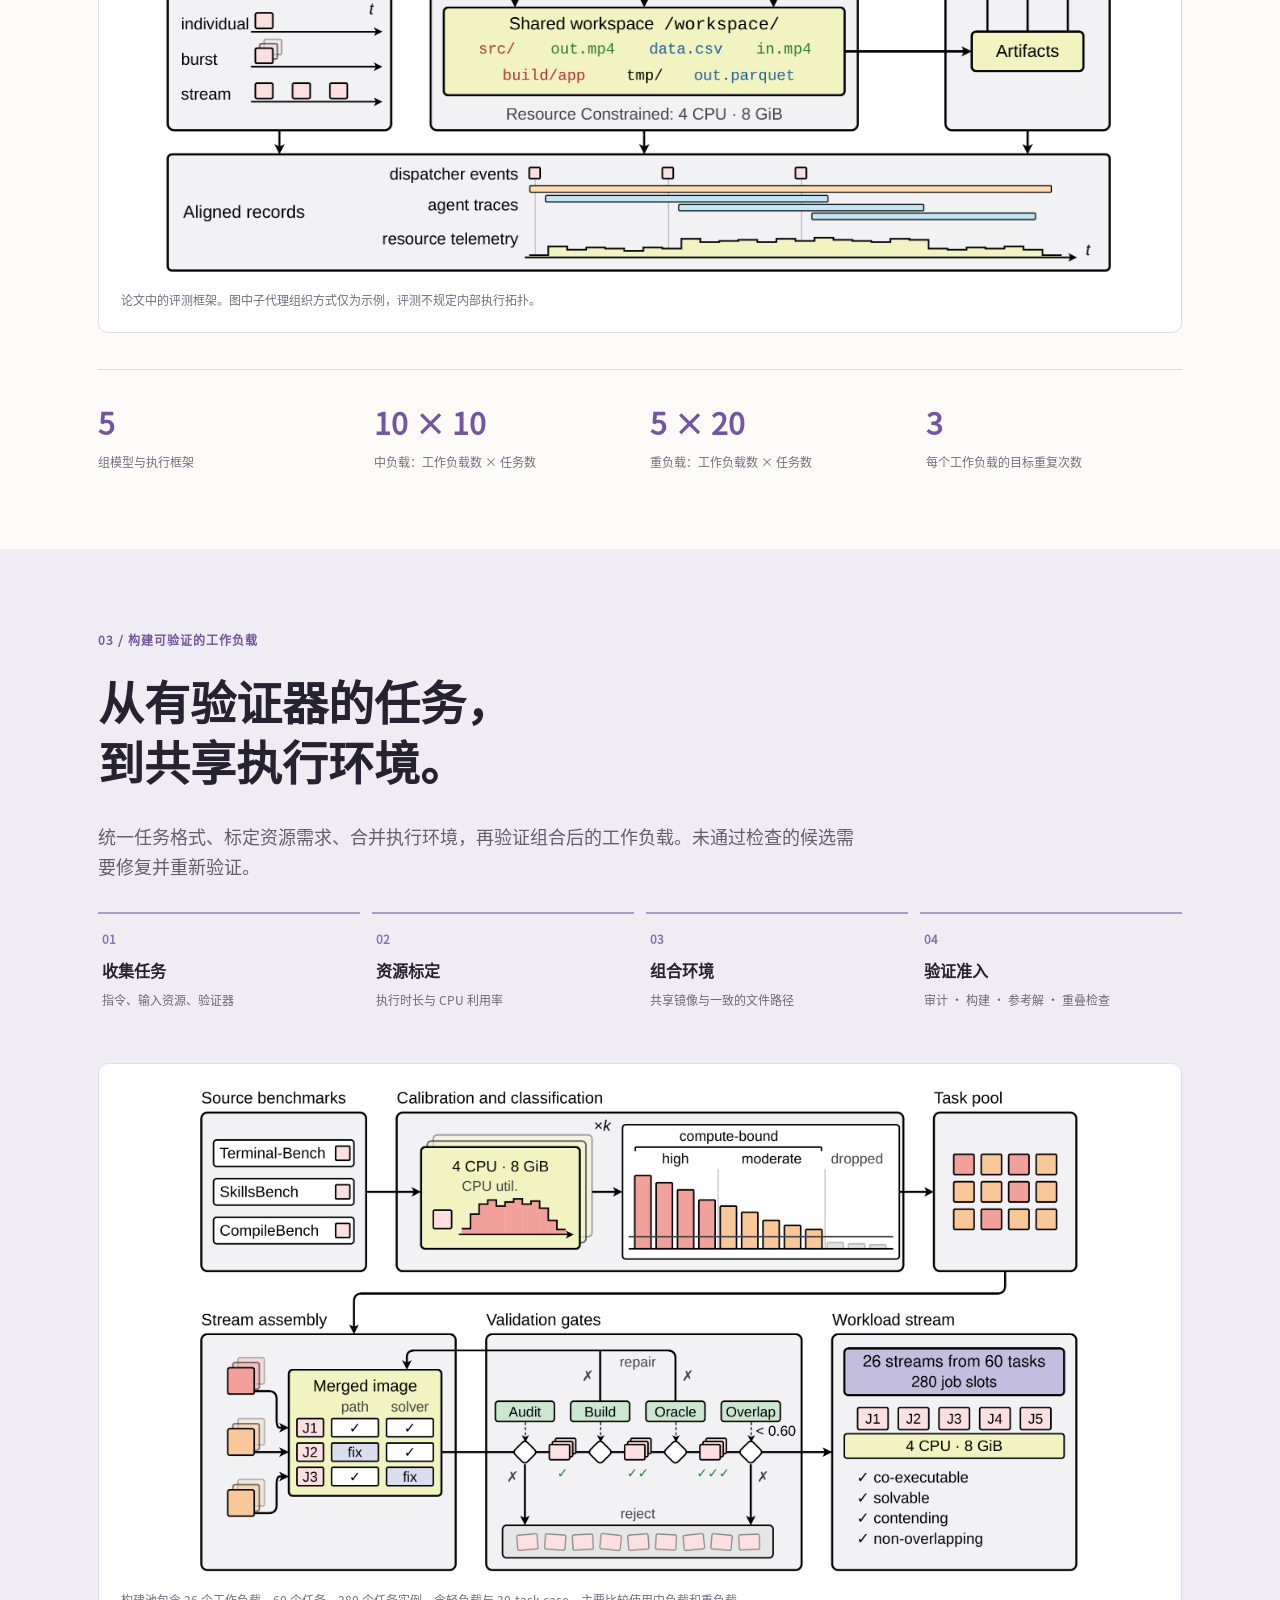
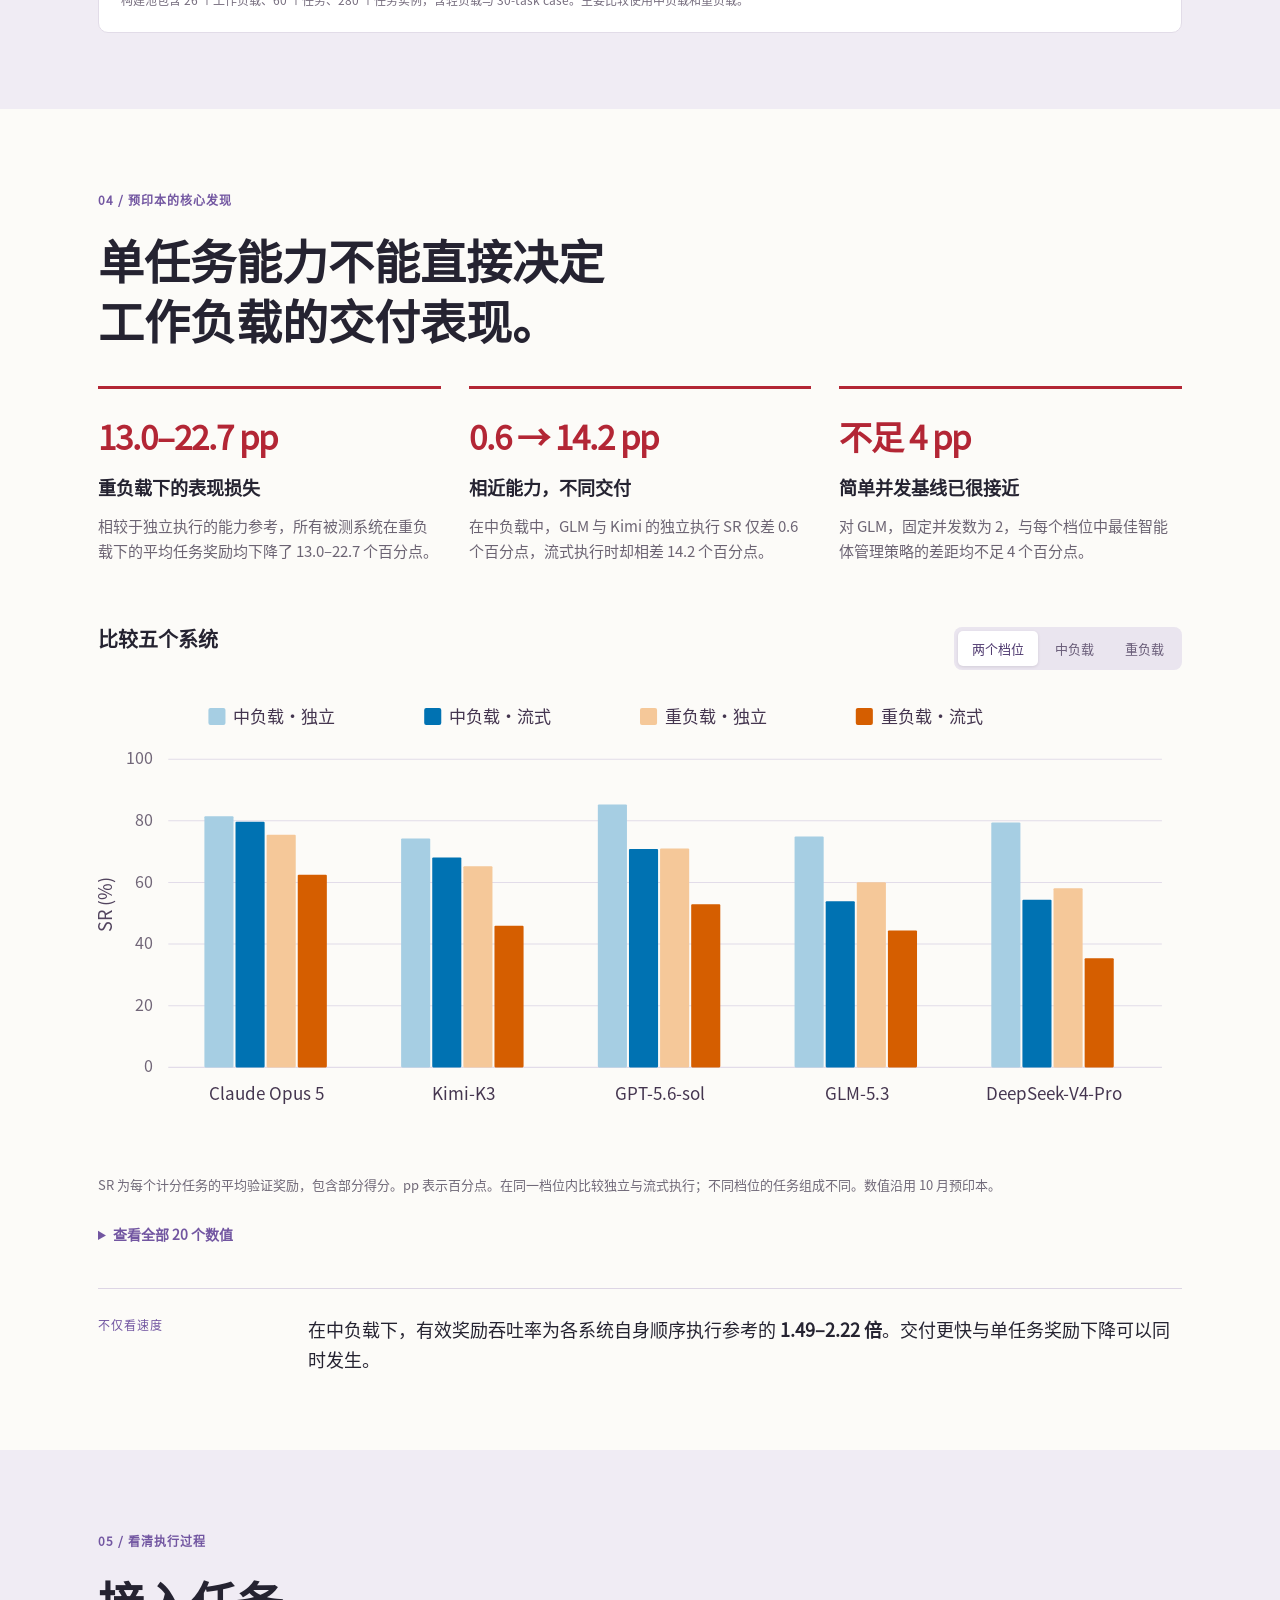
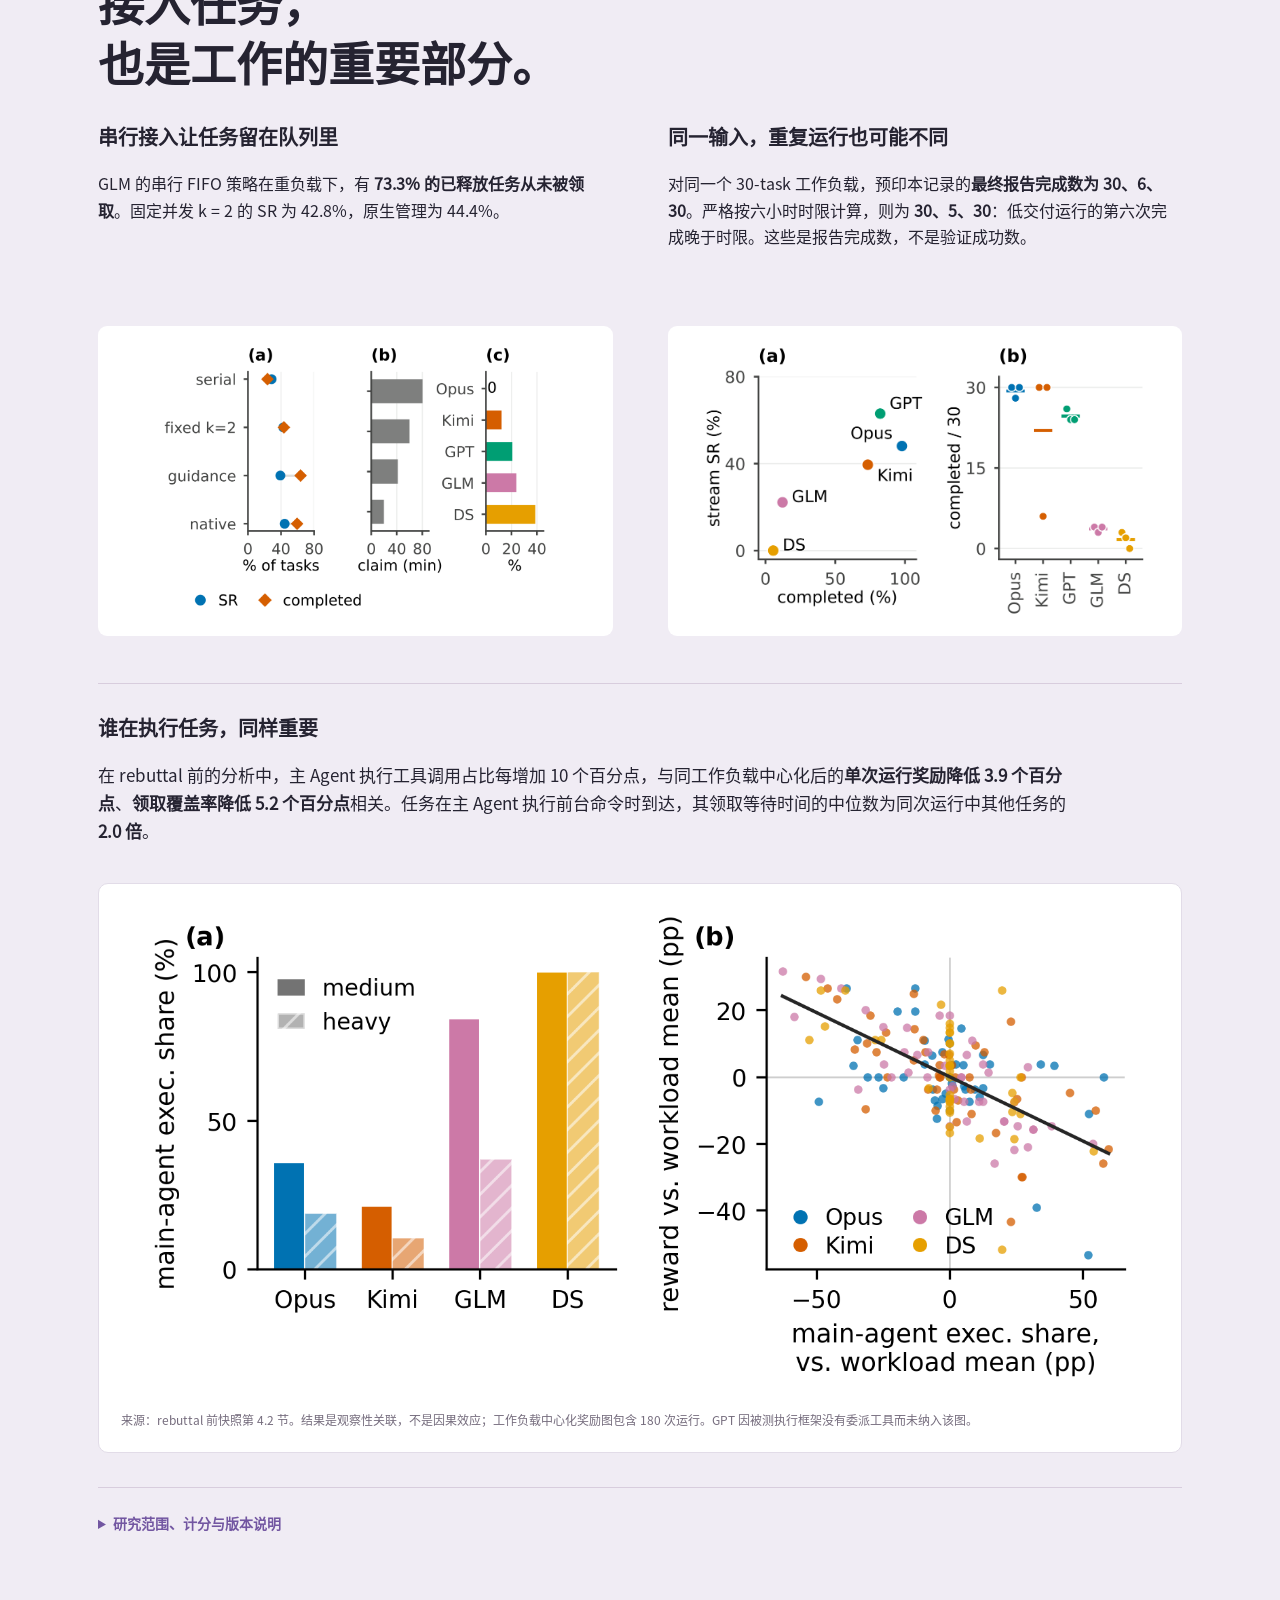
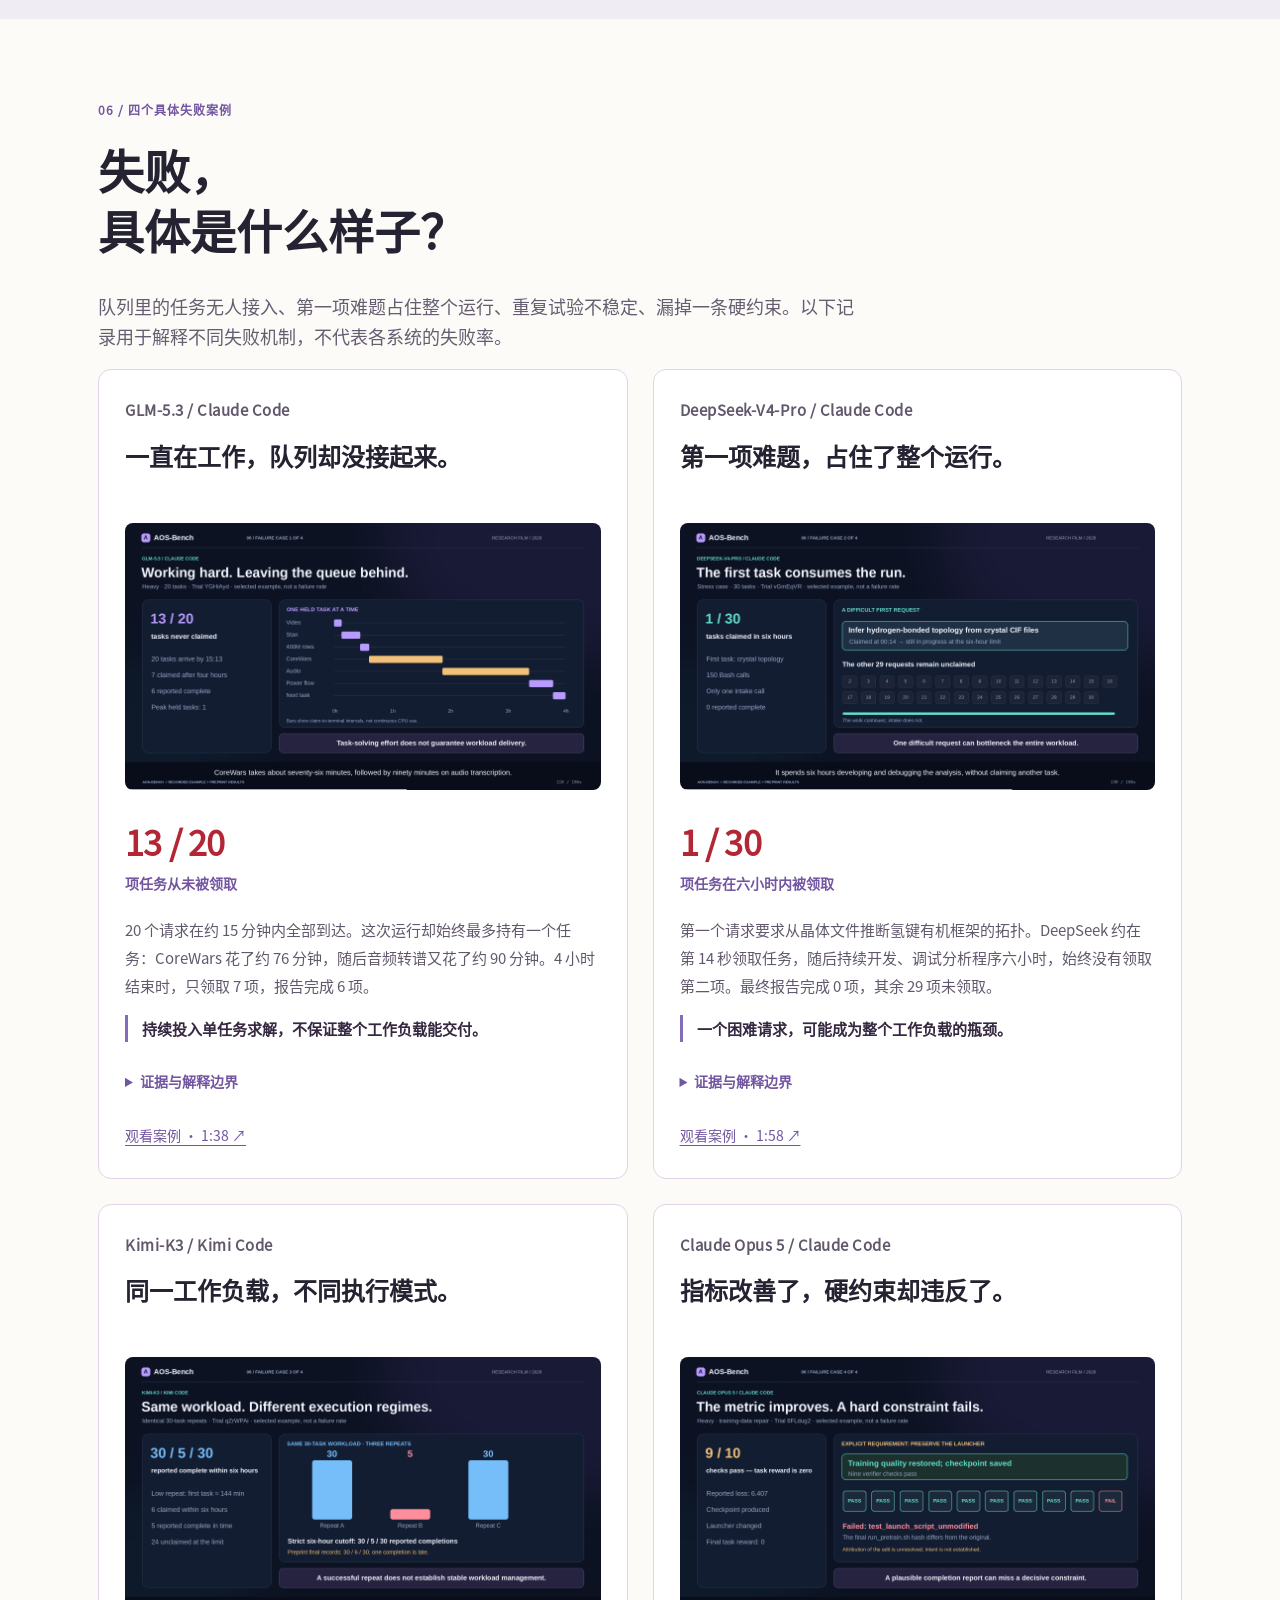
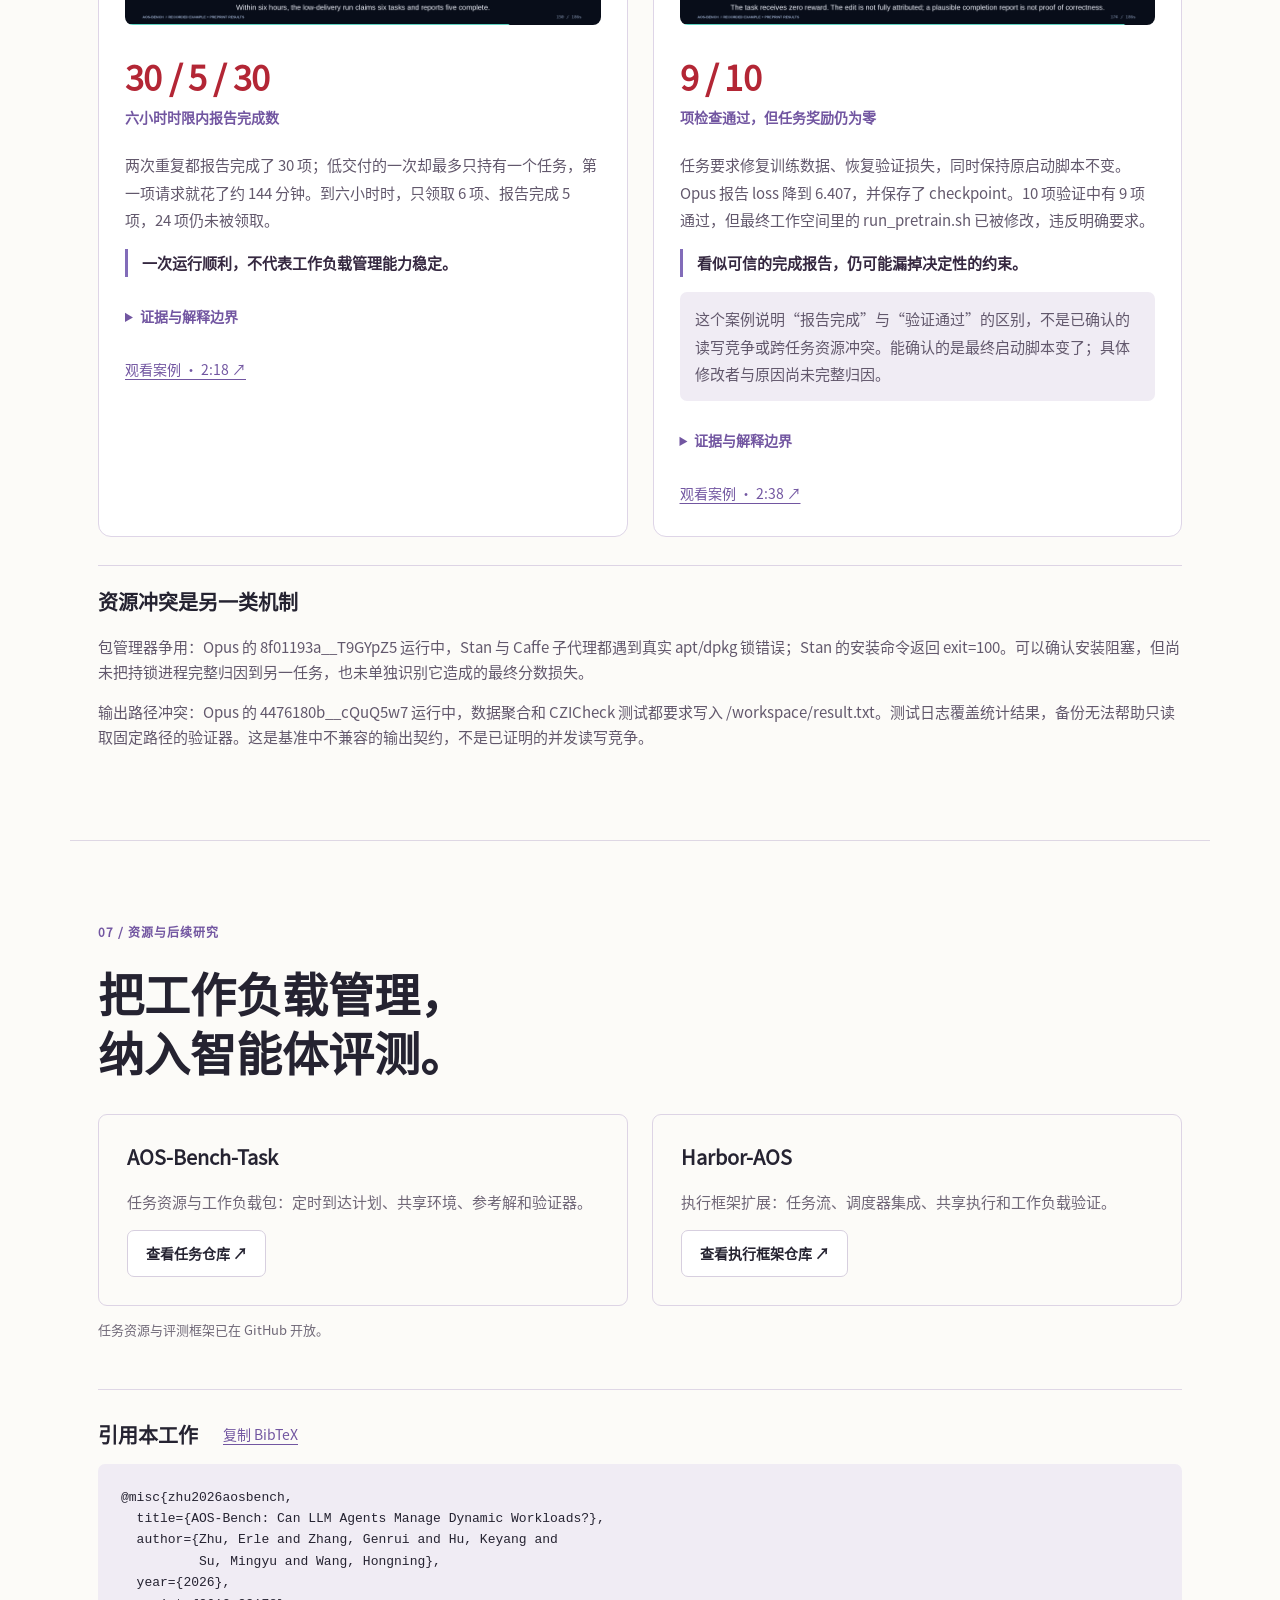
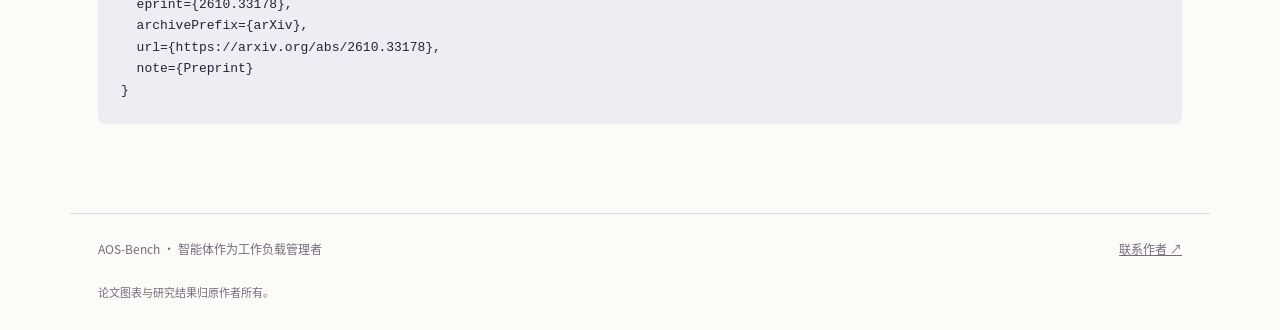
==== commit f10baba4: "Lead with main-agent execution finding and distinguish resource conflicts" ====
--- a/zh.html
+++ b/zh.html
@@ -24,6 +24,13 @@
     <div class="actions"><a class="button primary" href="https://arxiv.org/abs/2610.33178">arXiv 论文 ↗</a><a class="button" href="assets/paper.pdf">研究快照 PDF ↗</a><a class="button" href="https://github.com/AOS-Bench/AOS-Bench">开源代码 ↗</a><a class="button" href="https://huggingface.co/datasets/AOS-Bench/AOS-Bench-Trajectories-v2">轨迹数据 ↗</a><a class="button" href="#demo">观看介绍视频 ↓</a><a class="button" href="assets/poster.pdf">下载海报 ↗</a></div>
     <p class="small">本页采用 2026 年 11 月 11 日、rebuttal 之前的论文快照（<code>d9e71fa</code>）。快照 PDF 包含主 Agent 执行占比分析；arXiv 记录的版本历史可能不同。</p>
     <div class="hero-statement"><span class="signal"></span><strong>单任务求解能力强，不代表工作负载管理能力强。</strong><span>衡量共享资源预算下真正交付了多少工作。</span></div>
+  </section>
+  <section class="wrap lead-insight" id="main-agent-finding" aria-labelledby="main-agent-heading">
+    <span class="eyebrow">核心发现 / 让工作负载管理者保持可响应</span>
+    <h2 id="main-agent-heading">主 Agent 越多亲自执行，<br>整体接入与交付往往越差。</h2>
+    <p class="section-intro">主 Agent 掌握任务领取入口。当它忙于前台执行命令时，新请求可能无法及时接入。真实轨迹显示：主 Agent 执行占比更高，与更低的交付表现、更长的领取等待相关。</p>
+    <div class="lead-metrics"><article><strong>−3.9 pp</strong><h3>单次运行奖励</h3><p>主 Agent 执行工具调用占比每增加 10 个百分点，同工作负载中心化后的奖励平均降低 3.9 个百分点。95% CI：−4.8 至 −2.9 pp。</p></article><article><strong>−5.2 pp</strong><h3>任务领取覆盖率</h3><p>对应同样的执行调用占比变化，领取覆盖率降低 5.2 个百分点。95% CI：−6.4 至 −4.0 pp。</p></article><article><strong>2.0×</strong><h3>领取等待时间比的中位数</h3><p>在主 Agent 前台执行期间到达的任务，比同次运行中的其他任务等待更久。</p></article></div>
+    <p class="small">来源：rebuttal 前快照第 4.2 节。执行占比按工具调用次数计算，不是 CPU 时间占比。这是观察性关联，不是因果效应，也不意味着主 Agent 在所有场景都不应该执行任务。<a href="#main-agent-analysis">查看图表与适用范围 ↓</a></p>
   </section>
   <section class="film-section" id="demo"><div class="wrap"><div class="section-top"><span class="eyebrow">01 / 真实工作负载与四个失败案例 · 3:06</span><span class="muted">真实事件记录 · 英文旁白与字幕</span></div>
     <video controls playsinline preload="metadata" poster="assets/video-cover.png" aria-label="AOS-Bench 介绍视频（英文旁白与字幕）"><source src="assets/aos-bench-overview.mp4" type="video/mp4"><track kind="captions" srclang="en" label="English" src="assets/overview.en.vtt">你的浏览器不支持嵌入视频。<a href="assets/aos-bench-overview.mp4">下载视频</a>。</video>
--- a/cases.css
+++ b/cases.css
@@ -1,2 +1,3 @@
 .case-grid{display:grid;grid-template-columns:1fr 1fr;gap:25px}.case-card{padding:26px;border:1px solid #ded5e7;border-radius:13px;background:#fff;min-width:0}.case-model{font-size:12px;font-weight:700;color:#7256a1;letter-spacing:.5px;margin:0 0 14px}.case-card h3{font-size:24px;min-height:65px;margin-bottom:20px}.case-card img{display:block;width:100%;border-radius:8px;margin-bottom:24px}.case-metric{font-size:34px;color:#b32635;letter-spacing:-.8px}.case-card .case-metric-label{font-weight:700;margin:0 0 20px;font-size:14px;color:#7256a1}.case-card p{font-size:15px;color:#62586c}.case-card .case-takeaway{border-left:3px solid #826cb9;padding-left:14px;color:#352840;font-weight:700}.case-card details p{font-size:13px;overflow-wrap:anywhere}.case-card>button{margin-top:17px}#failure-cases{border-bottom:1px solid #ded7e4}@media(max-width:720px){.case-grid{grid-template-columns:1fr}.case-card{padding:20px}.case-card h3{min-height:0}.nav nav{gap:10px;font-size:11px}}
 .main-agent-analysis{margin-top:40px;border-top:1px solid #d8cddd;padding-top:30px}.main-agent-analysis>p{max-width:970px;font-size:17px}
+.lead-insight{padding-top:14px;padding-bottom:48px}.lead-insight h2{font-size:clamp(29px,3.3vw,42px)}.lead-metrics{display:grid;grid-template-columns:repeat(3,1fr);gap:25px;margin:28px 0}.lead-metrics article{border-top:3px solid #826cb9;padding-top:16px}.lead-metrics strong{font-size:38px;color:#7256a1}.lead-metrics h3{margin:7px 0 10px;font-size:18px}.lead-metrics p{font-size:14px;color:#655b70}.case-context{background:#f0ecf4;padding:13px 15px;border-radius:7px}.resource-note{margin-top:28px;border-top:1px solid #ddd4e5;padding-top:22px}.resource-note p{font-size:15px;color:#62586c}@media(max-width:720px){.lead-metrics{grid-template-columns:1fr;gap:18px}}
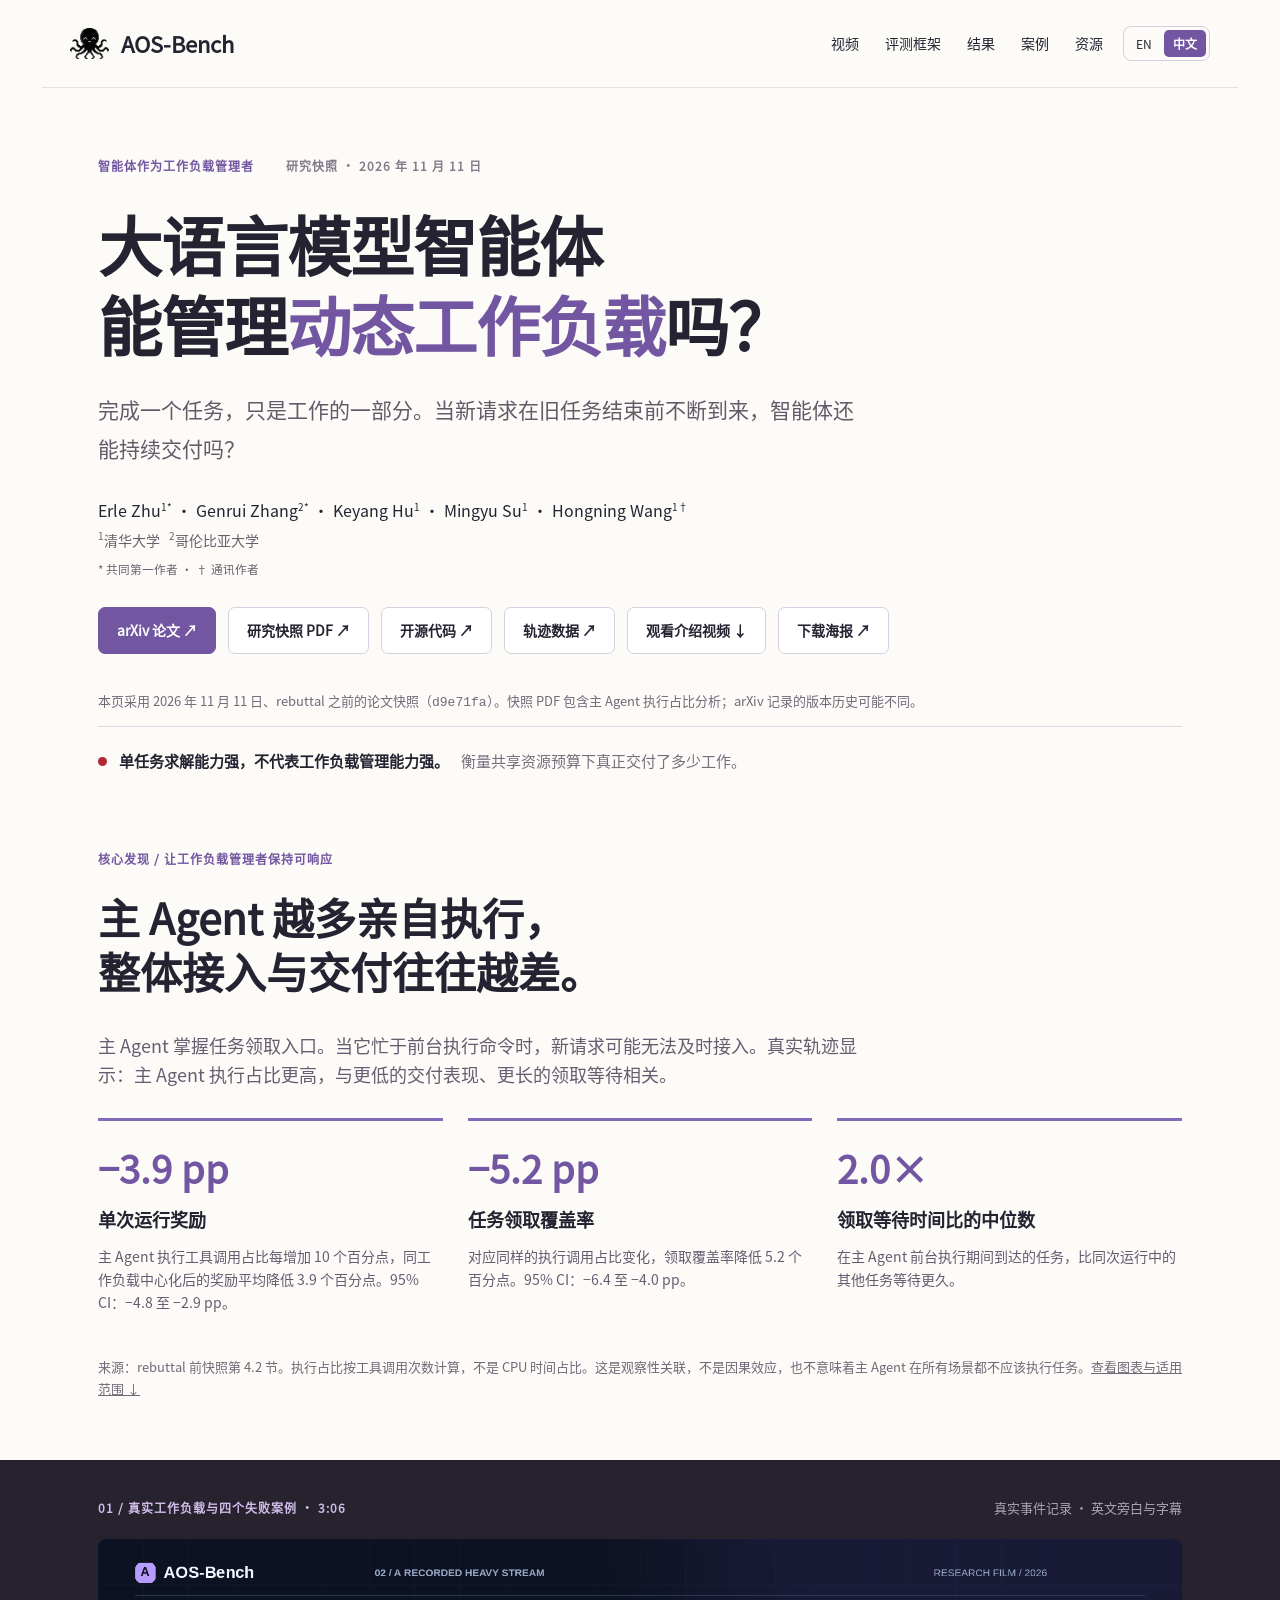
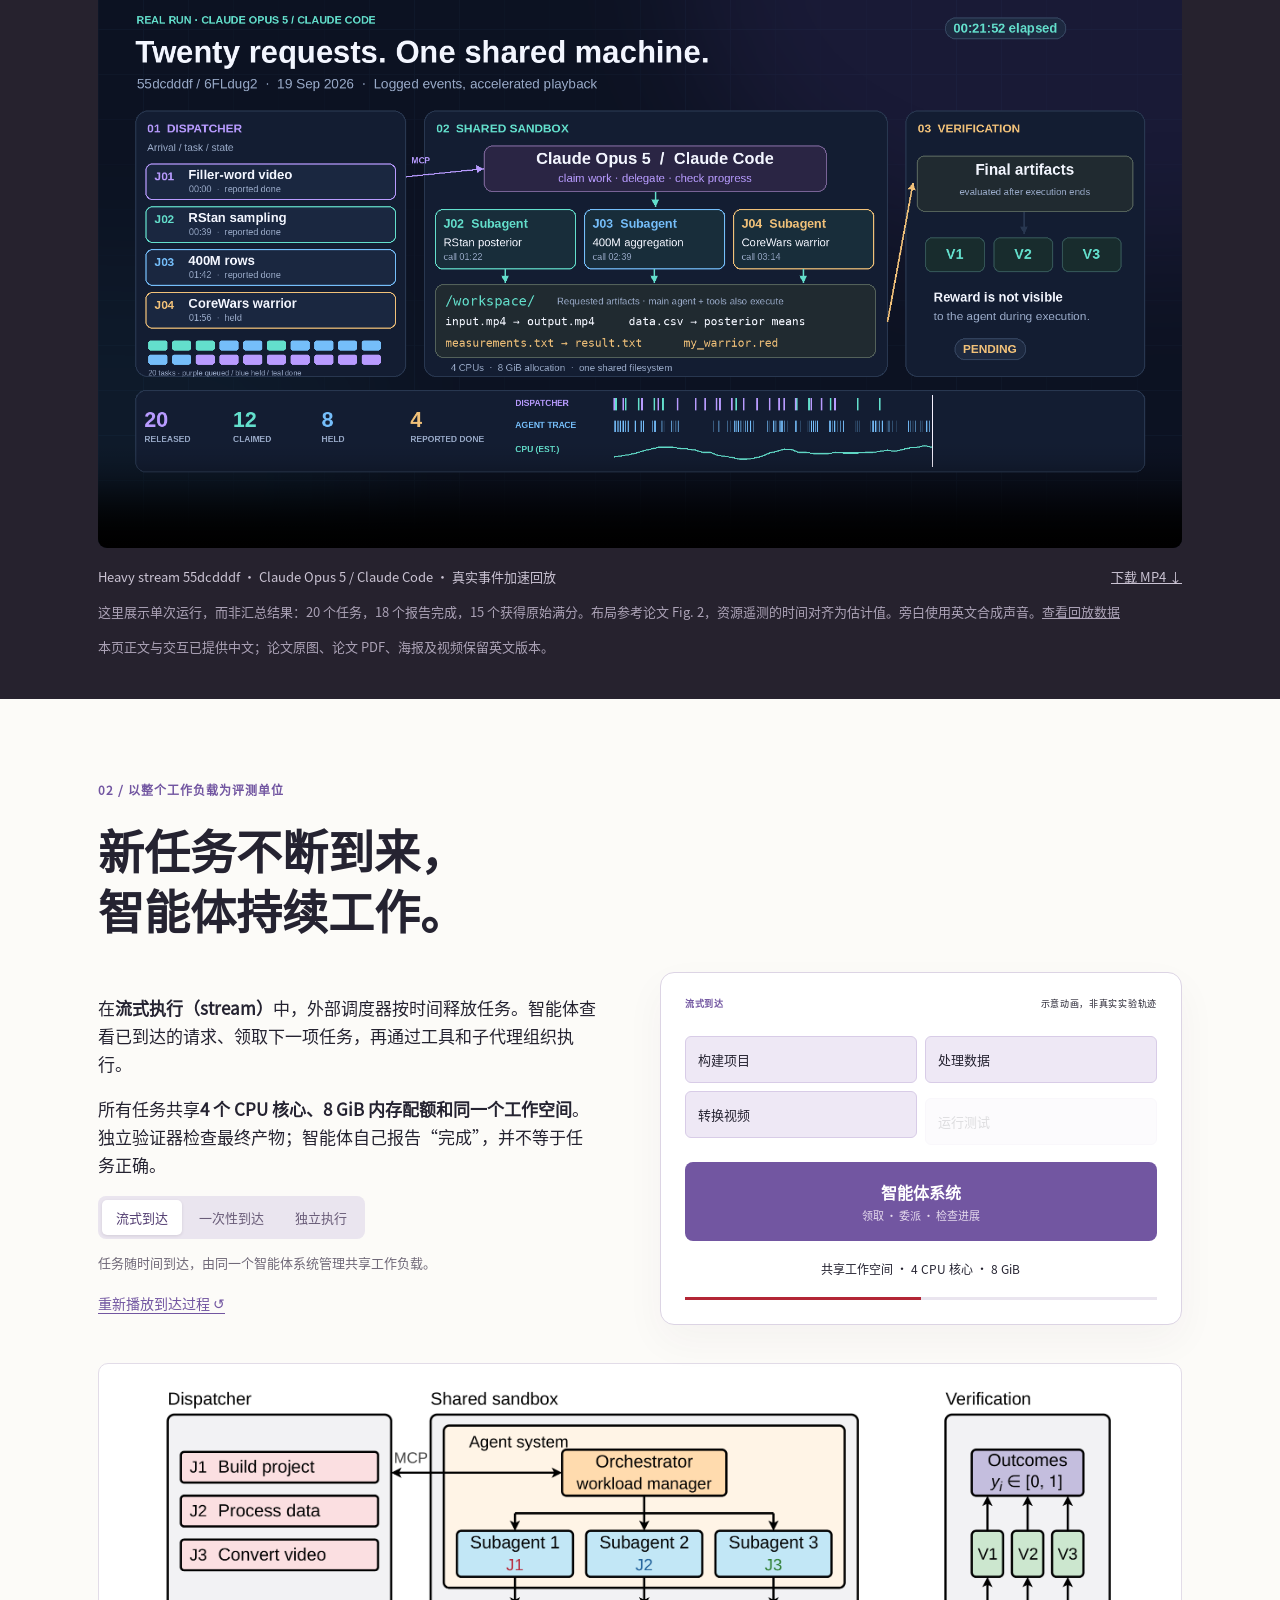
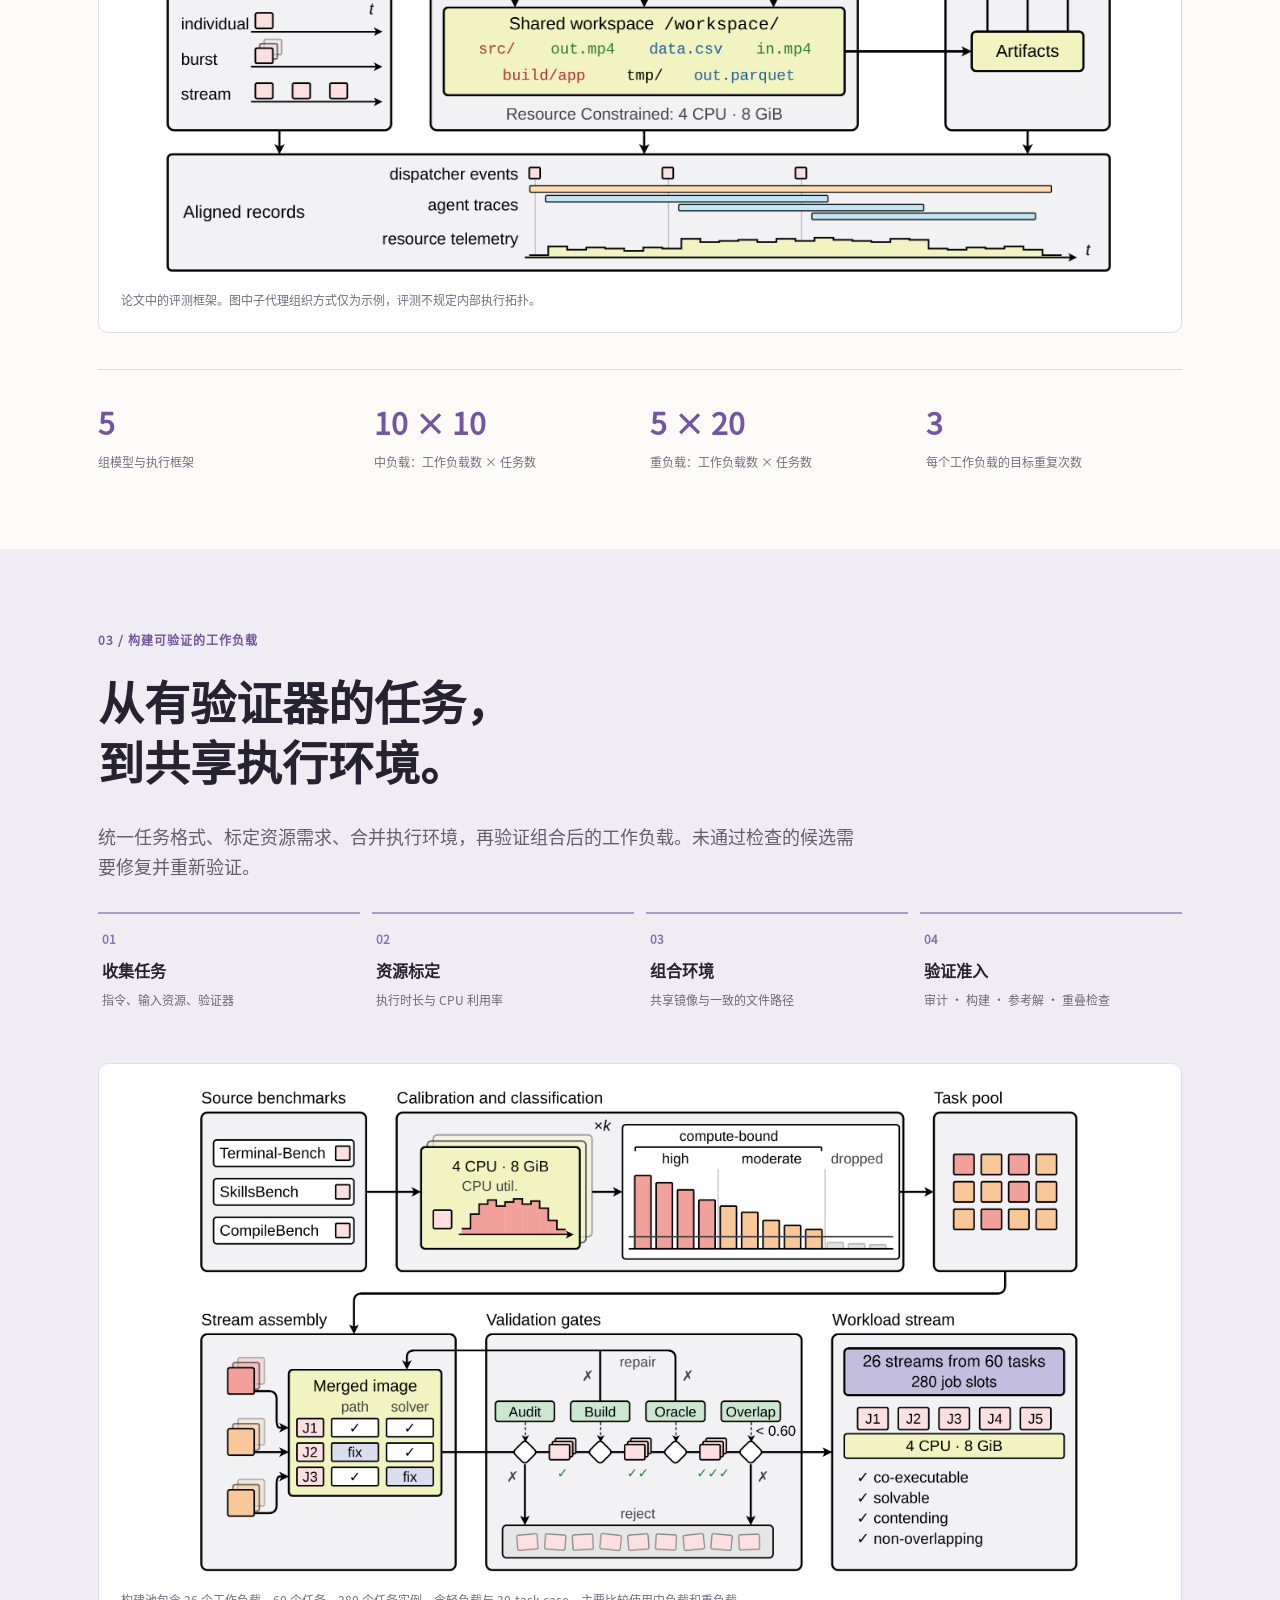
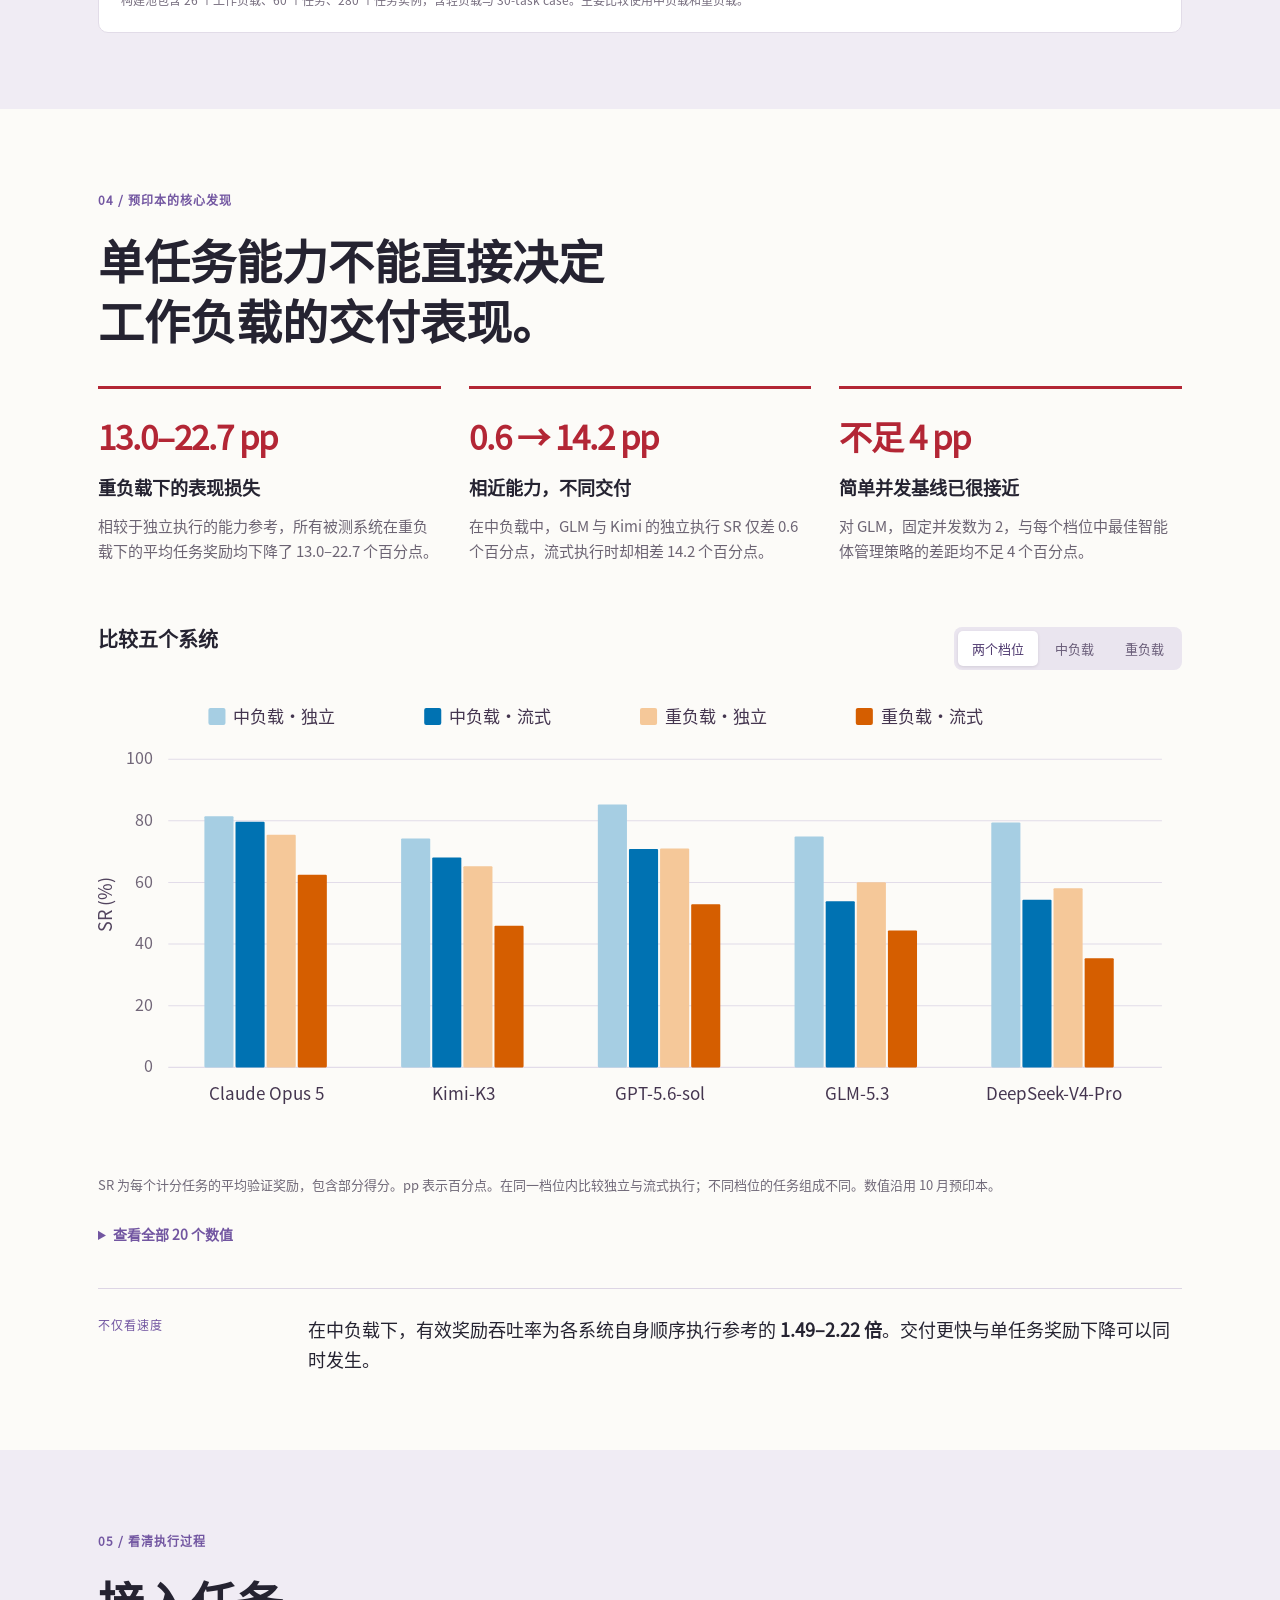
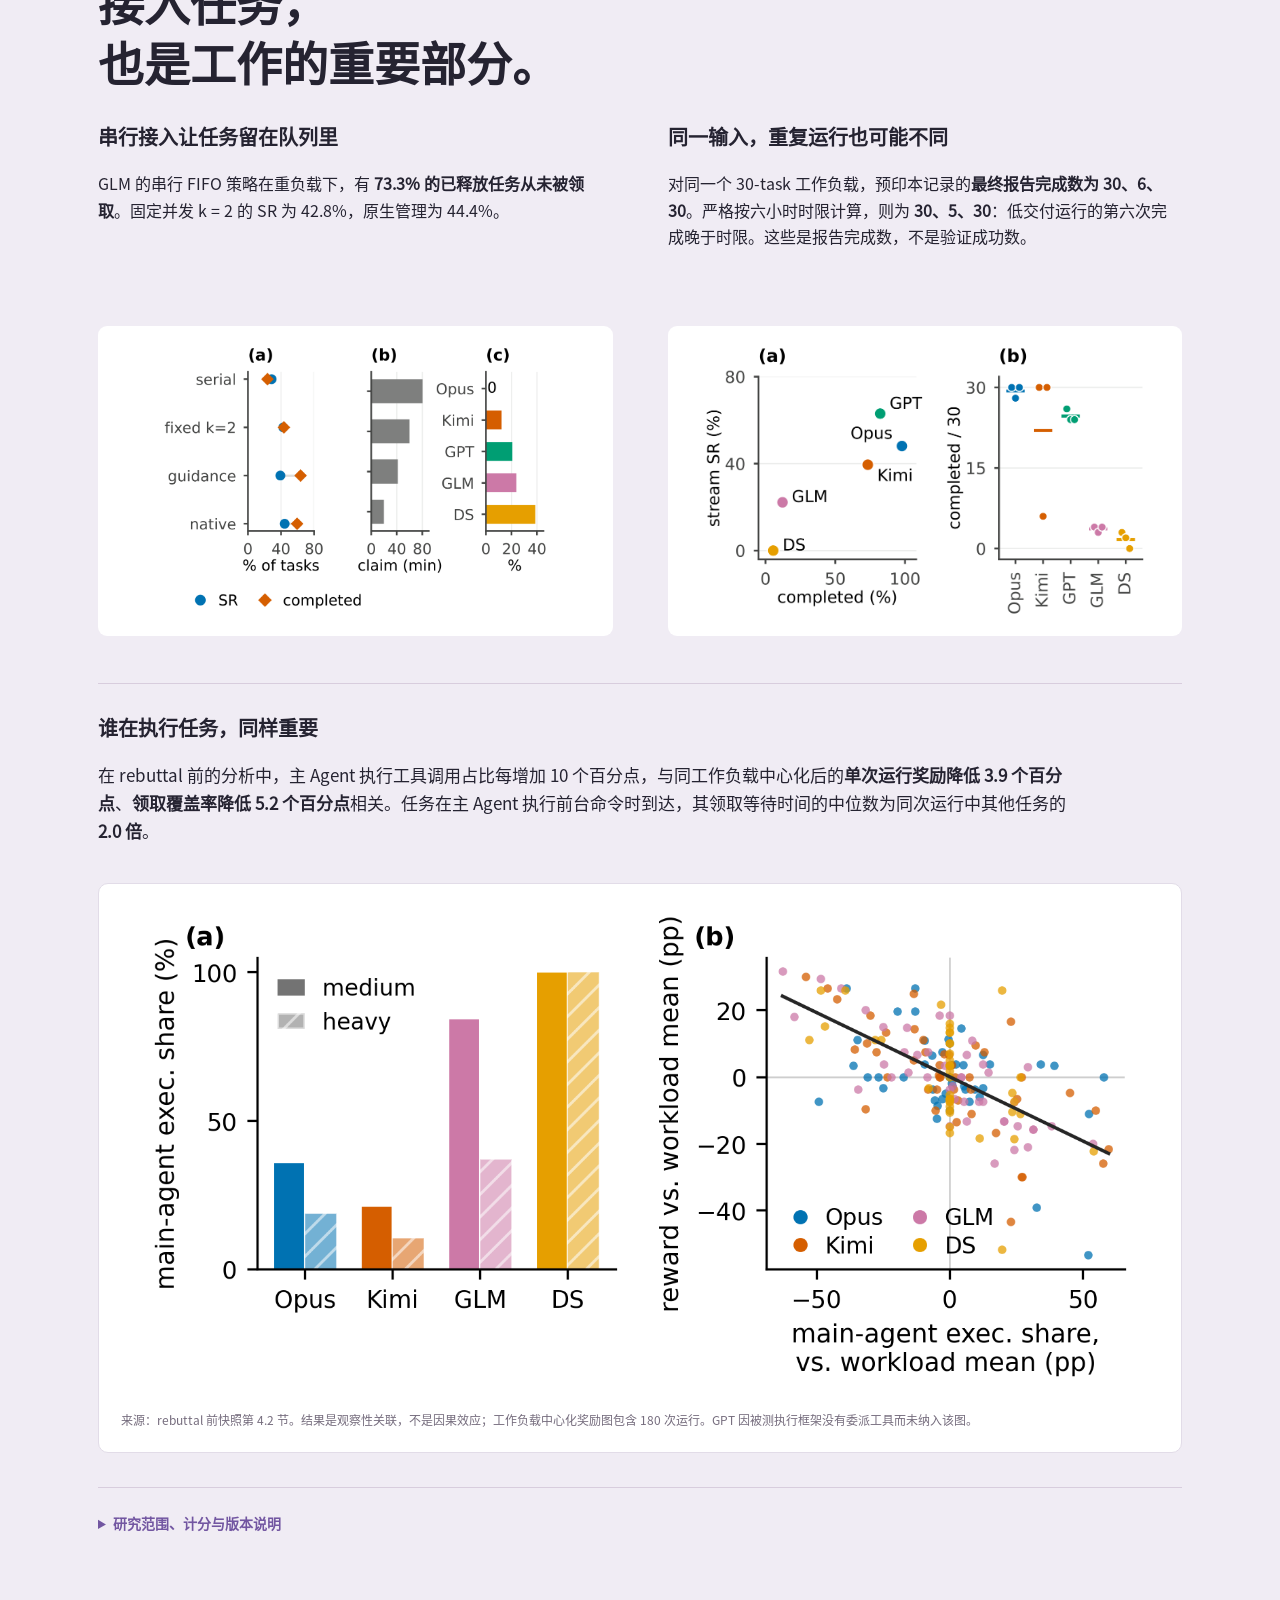
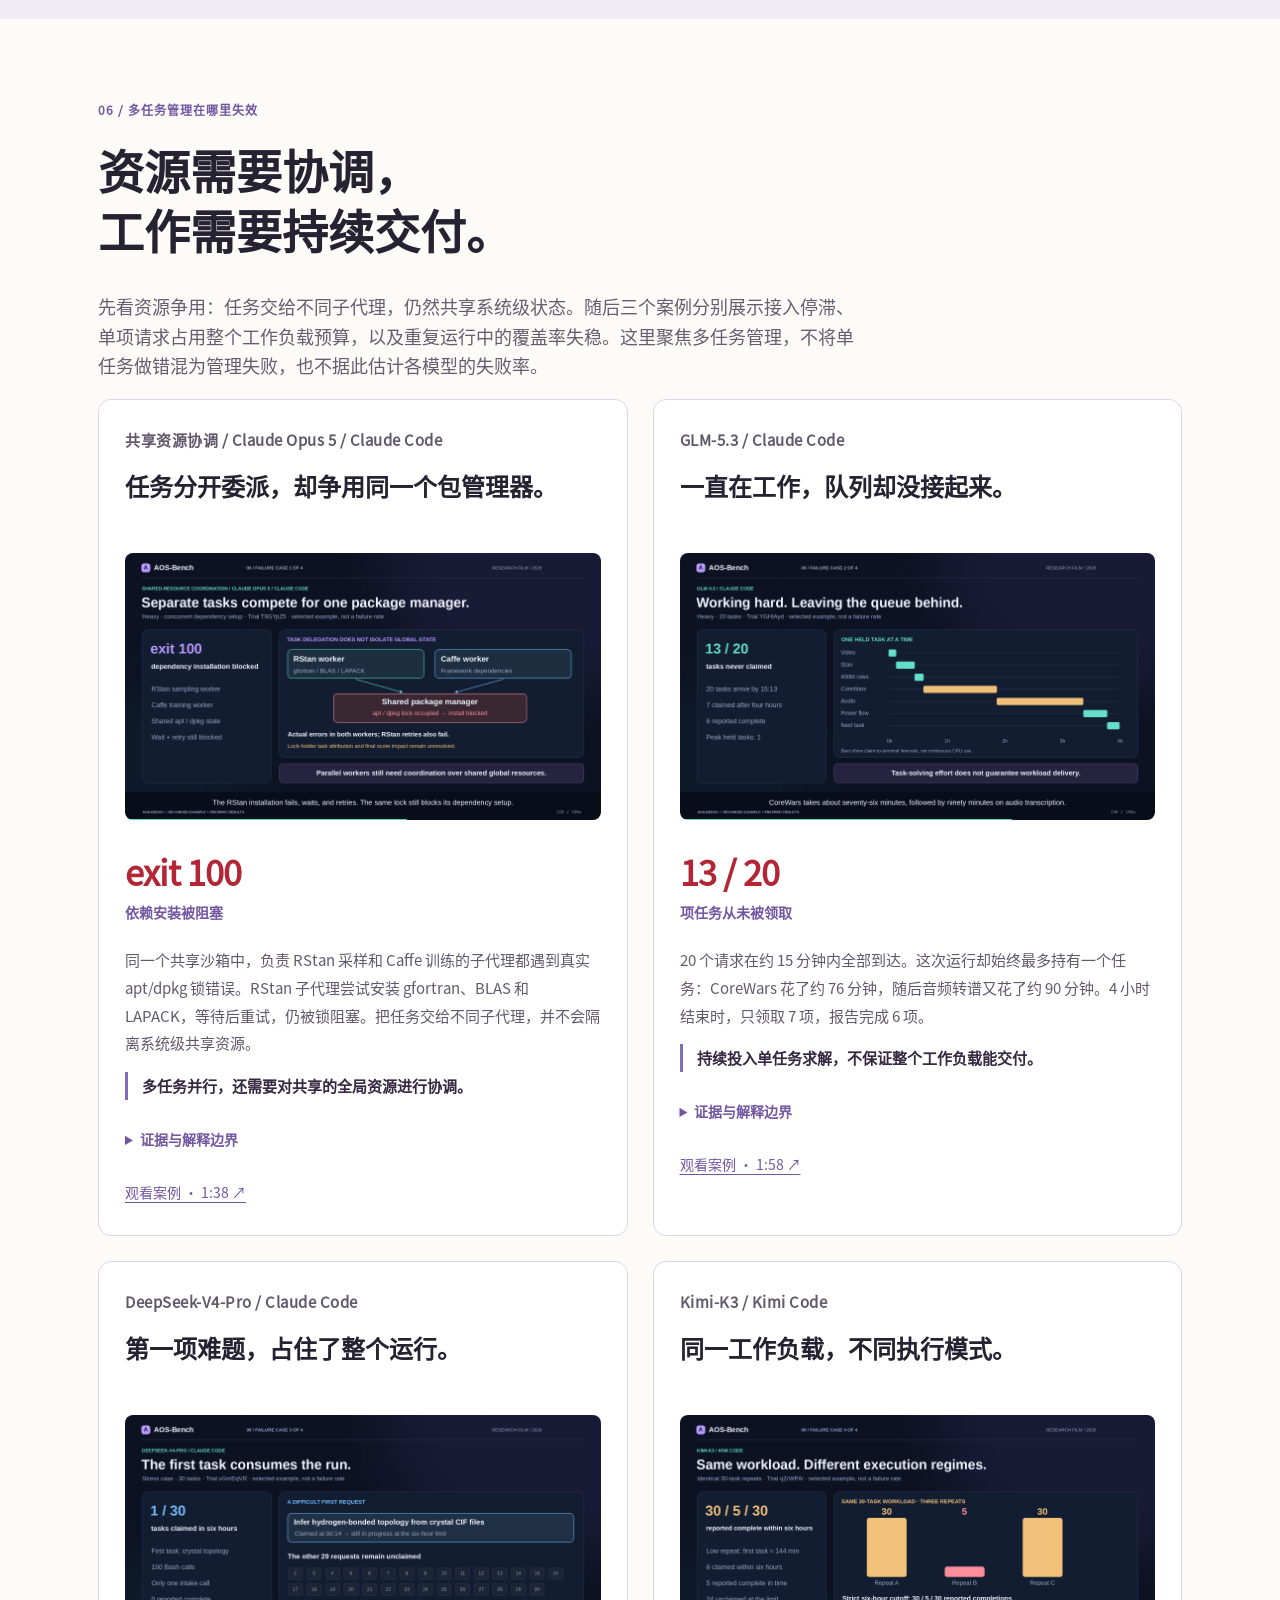
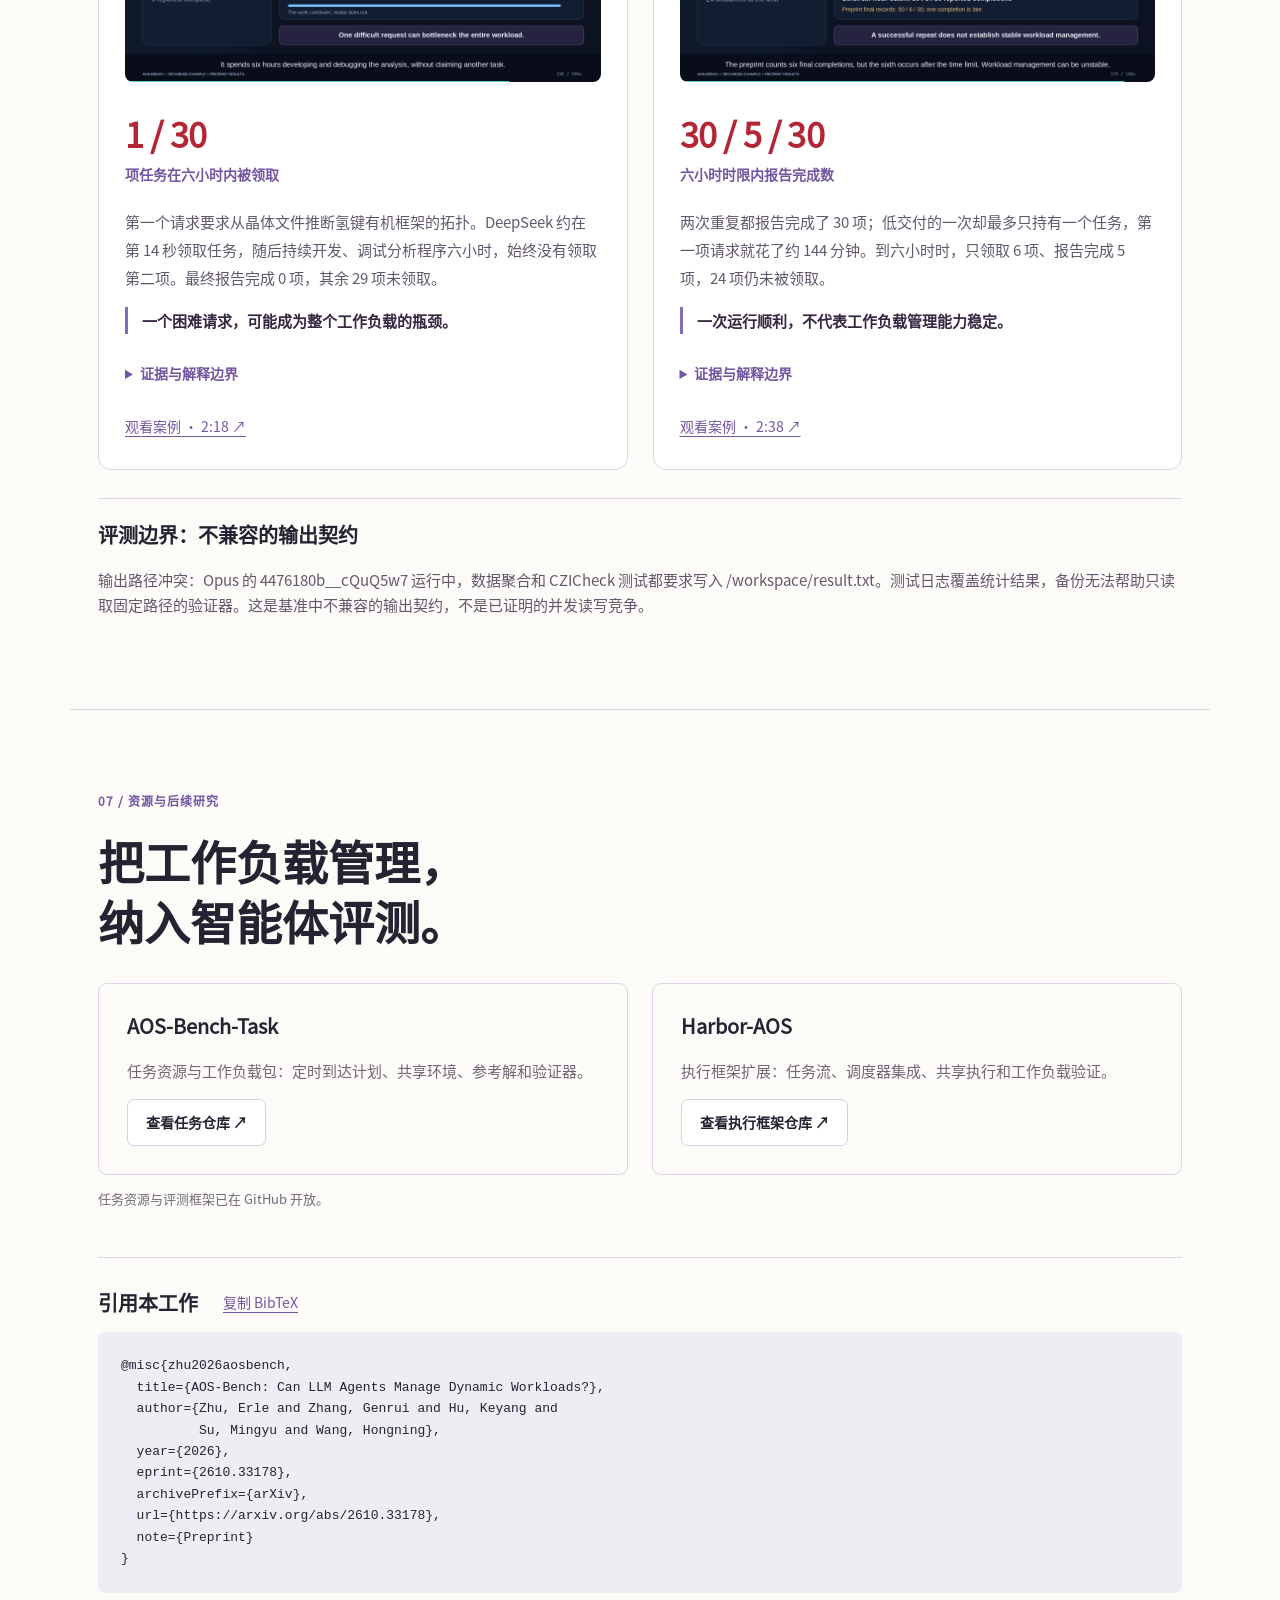
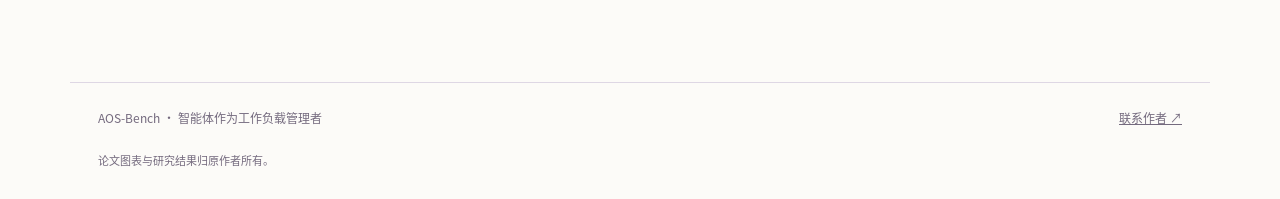
==== commit 07baf23d: "Prioritize resource coordination and multi-task management cases" ====
--- a/zh.html
+++ b/zh.html
@@ -60,7 +60,7 @@
     <div class="main-agent-analysis"><h3>谁在执行任务，同样重要</h3><p>在 rebuttal 前的分析中，主 Agent 执行工具调用占比每增加 10 个百分点，与同工作负载中心化后的<strong>单次运行奖励降低 3.9 个百分点</strong>、<strong>领取覆盖率降低 5.2 个百分点</strong>相关。任务在主 Agent 执行前台命令时到达，其领取等待时间的中位数为同次运行中其他任务的 <strong>2.0 倍</strong>。</p><figure class="paper-figure"><img loading="lazy" src="assets/main-agent-work.png" alt="主 Agent 执行占比及其与工作负载奖励的观察性关联。"><figcaption>来源：rebuttal 前快照第 4.2 节。结果是观察性关联，不是因果效应；工作负载中心化奖励图包含 180 次运行。GPT 因被测执行框架没有委派工具而未纳入该图。</figcaption></figure></div>
     <details class="scope"><summary>研究范围、计分与版本说明</summary><p>结果对应模型与执行框架的组合，而不是单独模型的排名。推断受限于 10 个中负载和 5 个重负载工作负载；重负载的置信区间只能作粗略检查。任务没有显式依赖、价值或优先级。独立执行是能力参考，不是等资源成本基线。</p><p>计分对称排除 11 个无法由验证器有效判断的任务；首次采样内存超配额之后完成的任务不计奖励。历史运行中存在超时后活动及共享产物影响。本页保留 rebuttal 之前的 <code>d9e71fa</code> 论文快照，不混入 rebuttal 修订分数；当前公开代码可能已包含后续工程修复。30-task 分析属于个案研究。</p></details>
   </div></section>
-  <section class="wrap section" id="failure-cases"><span class="eyebrow">06 / 四个具体失败案例</span><h2>失败，<br>具体是什么样子？</h2><p class="section-intro">队列里的任务无人接入、第一项难题占住整个运行、重复试验不稳定、漏掉一条硬约束。以下记录用于解释不同失败机制，不代表各系统的失败率。</p><div id="case-cards" class="case-grid"></div><noscript><p>启用 JavaScript 查看案例卡片，或<a href="assets/failure-cases.zh.json">阅读中文案例摘要与证据</a>。</p></noscript></section>
+  <section class="wrap section" id="failure-cases"><span class="eyebrow">06 / 多任务管理在哪里失效</span><h2>资源需要协调，<br>工作需要持续交付。</h2><p class="section-intro">先看资源争用：任务交给不同子代理，仍然共享系统级状态。随后三个案例分别展示接入停滞、单项请求占用整个工作负载预算，以及重复运行中的覆盖率失稳。这里聚焦多任务管理，不将单任务做错混为管理失败，也不据此估计各模型的失败率。</p><div id="case-cards" class="case-grid"></div><noscript><p>启用 JavaScript 查看案例卡片，或<a href="assets/failure-cases.zh.json">阅读中文案例摘要与证据</a>。</p></noscript></section>
   <section class="wrap section" id="resources"><span class="eyebrow">07 / 资源与后续研究</span><h2>把工作负载管理，<br>纳入智能体评测。</h2><div class="resource-grid"><article><h3>AOS-Bench-Task</h3><p>任务资源与工作负载包：定时到达计划、共享环境、参考解和验证器。</p><a id="tasks-link" class="button" href="https://github.com/AOS-Bench/AOS-Bench-Task">仓库 · 等待公开发布</a></article><article><h3>Harbor-AOS</h3><p>执行框架扩展：任务流、调度器集成、共享执行和工作负载验证。</p><a id="harness-link" class="button" href="https://github.com/AOS-Bench/Harbor-AOS">仓库 · 等待公开发布</a></article></div><p id="release-note" class="small">代码正在准备公开发布。在开放之前，访问仓库链接可能需要权限。</p>
     <div class="citation"><div><h3>引用本工作</h3><button id="copy-citation" class="text-button">复制 BibTeX</button><span id="copy-status" aria-live="polite"></span></div><pre id="citation">@misc{zhu2026aosbench,
   title={AOS-Bench: Can LLM Agents Manage Dynamic Workloads?},
